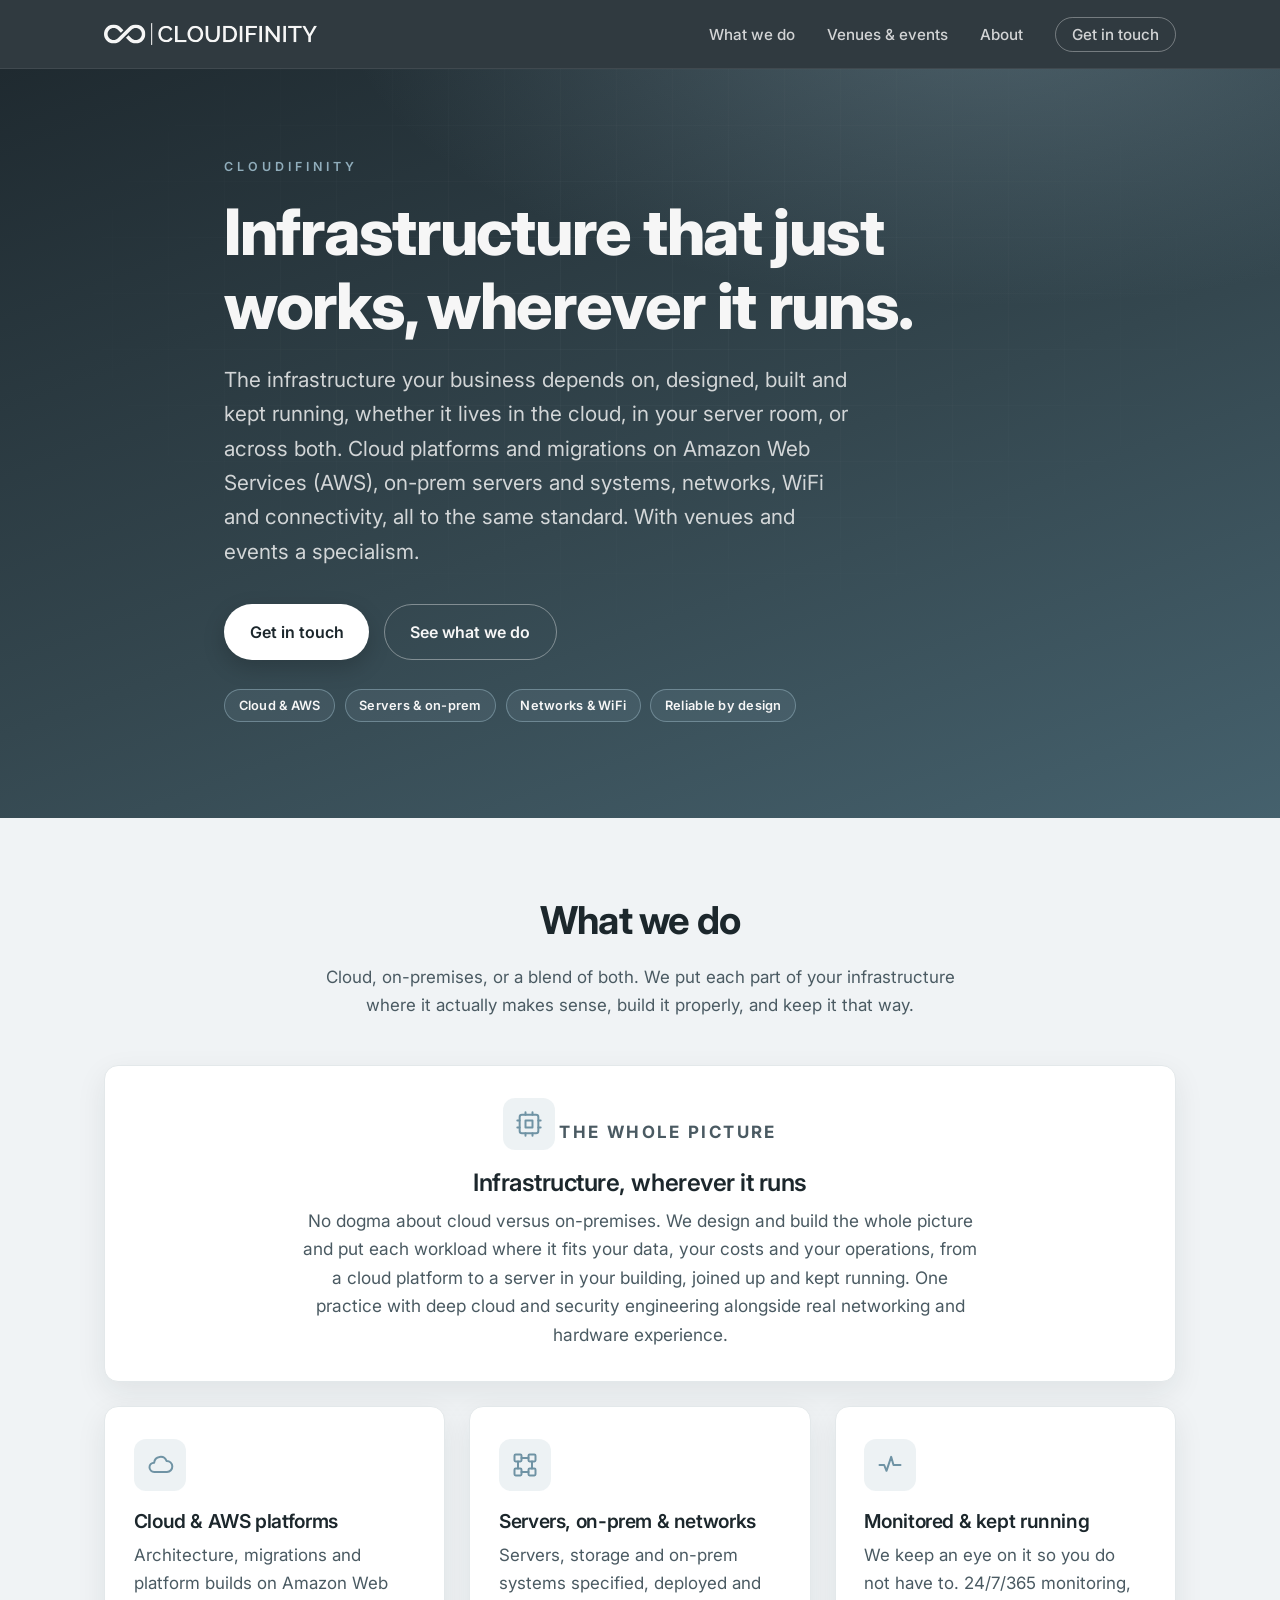
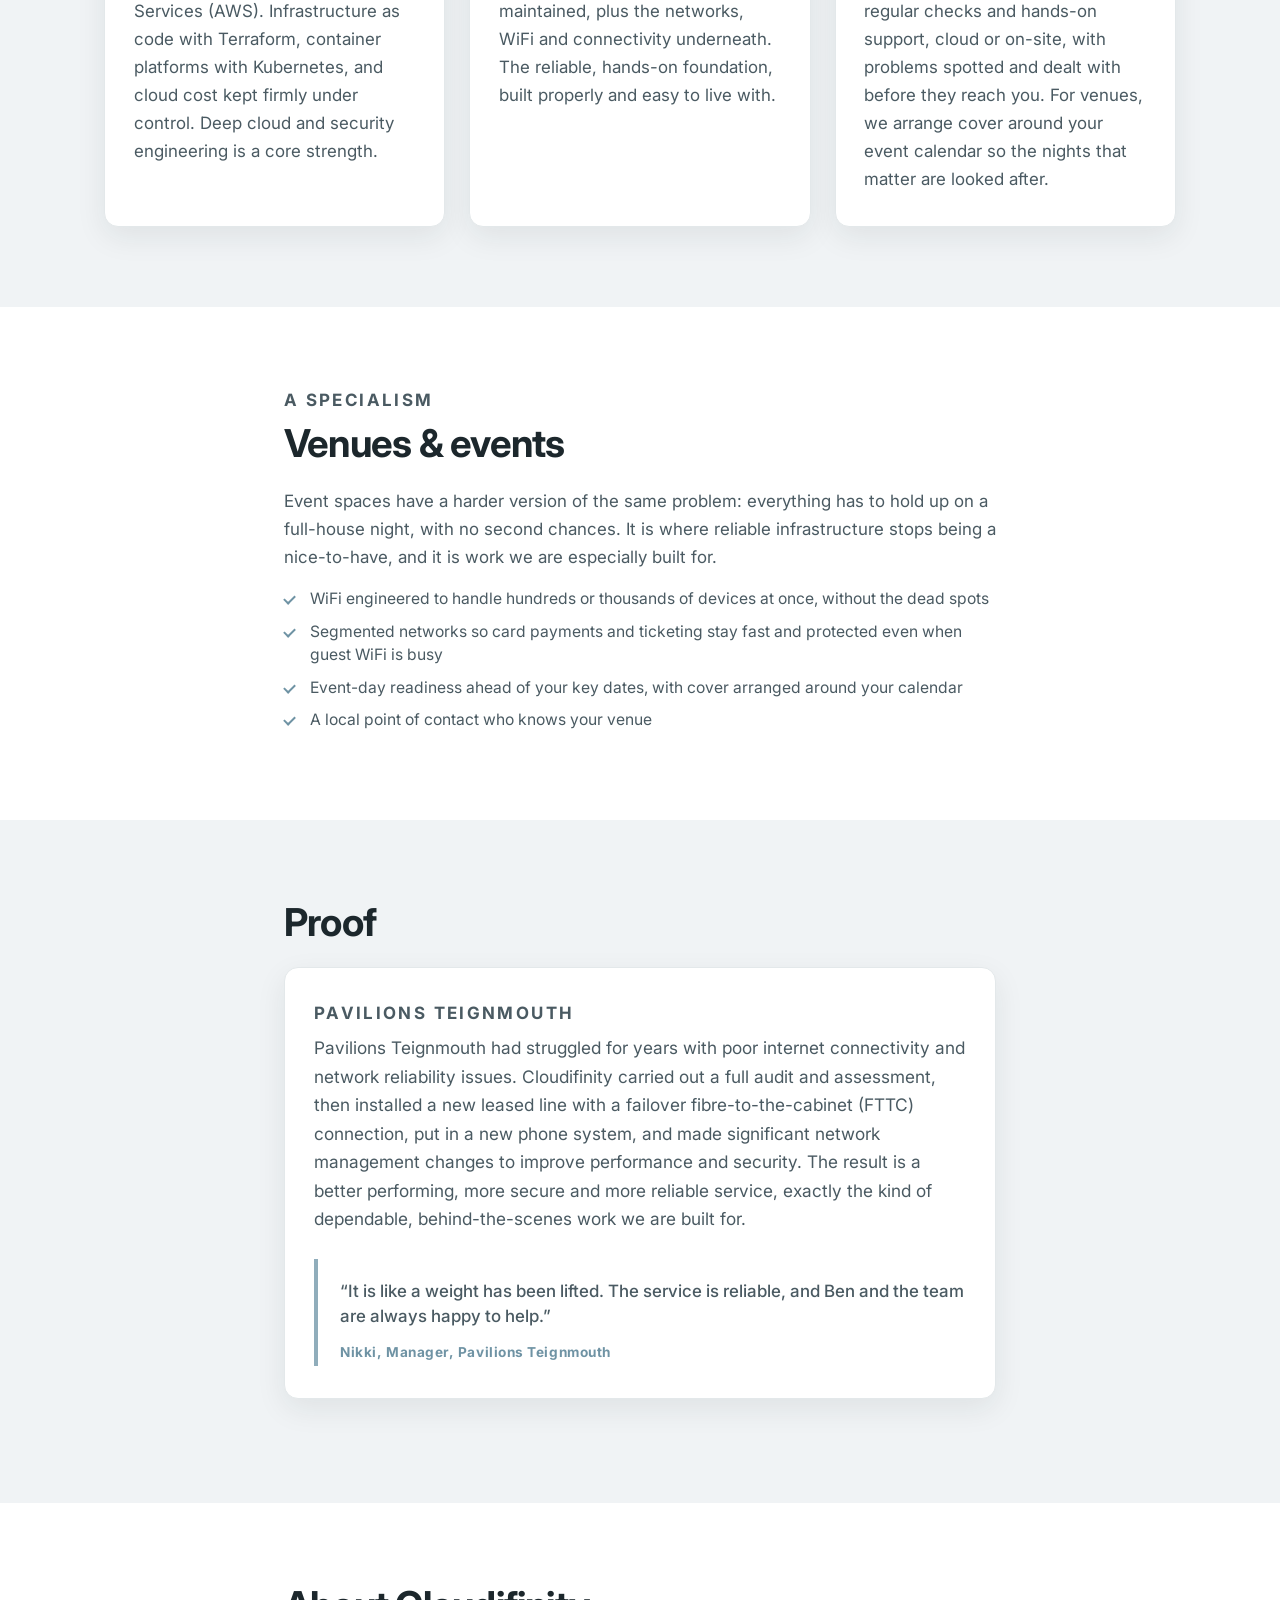
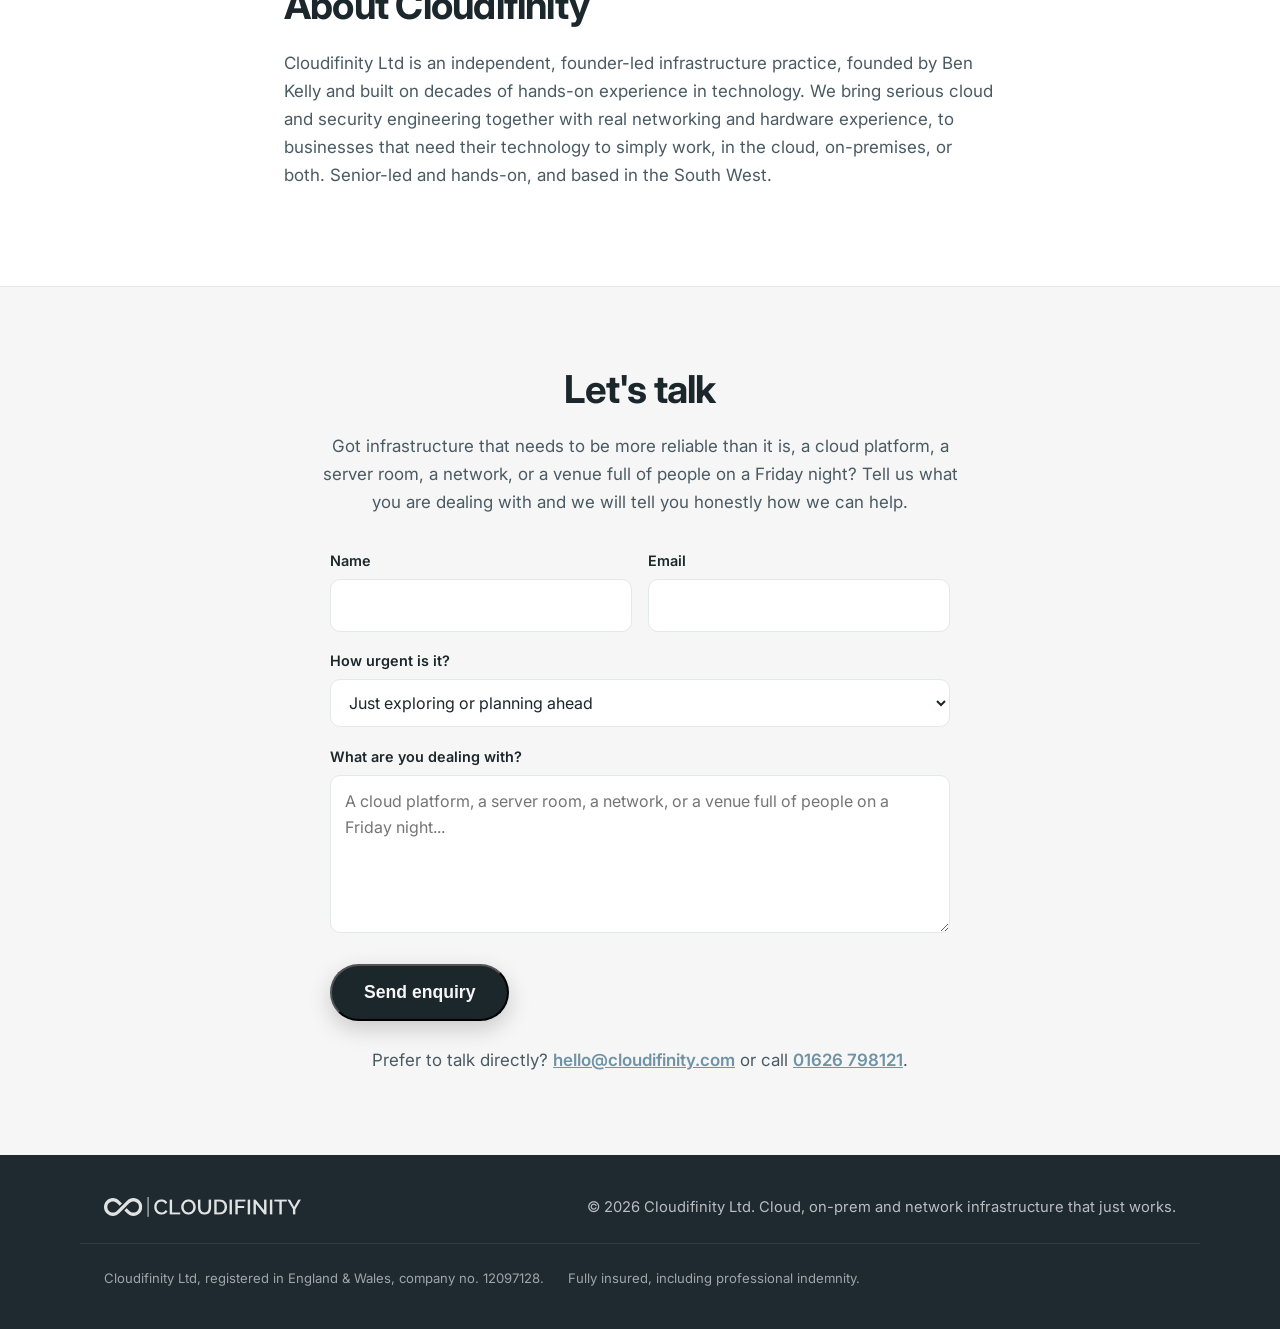
==== index.html @ bc65fb28 "updates" ====
<!DOCTYPE html>
<html lang="en">
<head>
  <meta charset="UTF-8">
  <meta name="viewport" content="width=device-width, initial-scale=1.0">
  <title>Cloudifinity | Infrastructure that just works</title>
  <meta name="description" content="Cloudifinity is an independent, founder-led infrastructure practice. Cloud, on-premises and network infrastructure that just works: AWS platforms, servers and systems, networks and WiFi. With venues and events a specialism.">

  <link rel="icon" type="image/svg+xml" href="favicon.svg">
  <link rel="canonical" href="https://cloudifinity.com/">

  <!-- Open Graph -->
  <meta property="og:type" content="website">
  <meta property="og:title" content="Cloudifinity | Infrastructure that just works">
  <meta property="og:description" content="Cloud, on-premises and network infrastructure that just works: AWS platforms, servers and systems, networks and WiFi. With venues and events a specialism.">
  <meta property="og:url" content="https://cloudifinity.com/">
  <meta property="og:image" content="https://cloudifinity.com/assets/og-image.png">
  <meta name="twitter:card" content="summary_large_image">
  <meta name="twitter:description" content="Cloud, on-premises and network infrastructure that just works: AWS platforms, servers and systems, networks and WiFi. With venues and events a specialism.">

  <!-- Fonts -->
  <link rel="preconnect" href="https://fonts.googleapis.com">
  <link rel="preconnect" href="https://fonts.gstatic.com" crossorigin>
  <link href="https://fonts.googleapis.com/css2?family=Inter:wght@400;500;600;700;800&display=swap" rel="stylesheet">

  <link rel="stylesheet" href="styles.css">
</head>
<body>

  <header class="site-header" id="top">
    <nav class="nav container" aria-label="Primary">
      <a class="nav__brand" href="#top" aria-label="Cloudifinity home">
        <img src="assets/logo.svg" alt="Cloudifinity" class="nav__logo">
      </a>
      <button class="nav__toggle" aria-expanded="false" aria-controls="nav-menu" aria-label="Toggle menu">
        <span></span><span></span><span></span>
      </button>
      <ul class="nav__menu" id="nav-menu">
        <li><a href="#services">What we do</a></li>
        <li><a href="#venues">Venues &amp; events</a></li>
        <li><a href="#about">About</a></li>
        <li><a href="#contact" class="nav__cta">Get in touch</a></li>
      </ul>
    </nav>
  </header>

  <main>

    <!-- Hero -->
    <section class="hero">
      <div class="hero__inner container">
        <p class="hero__eyebrow">Cloudifinity</p>
        <h1 class="hero__title">Infrastructure that just works, wherever it runs.</h1>
        <p class="hero__subtitle">
          The infrastructure your business depends on, designed, built and kept
          running, whether it lives in the cloud, in your server room, or across
          both. Cloud platforms and migrations on Amazon Web Services (AWS),
          on-prem servers and systems, networks, WiFi and connectivity, all
          to the same standard. With venues and events a specialism.
        </p>
        <!-- TODO: BOOKING_URL — replace the primary CTA href with a booking link if you want one. Falls back to mailto for now. -->
        <div class="hero__actions">
          <a class="btn btn--primary" href="mailto:hello@cloudifinity.com?subject=Infrastructure%20enquiry">Get in touch</a>
          <a class="btn btn--ghost" href="#services">See what we do</a>
        </div>
        <ul class="hero__chips" aria-label="What we do">
          <li class="chip">Cloud &amp; AWS</li>
          <li class="chip">Servers &amp; on-prem</li>
          <li class="chip">Networks &amp; WiFi</li>
          <li class="chip">Reliable by design</li>
        </ul>
      </div>
    </section>

    <!-- What we do -->
    <section class="section section--tint" id="services">
      <div class="container">
        <h2 class="section__title section__title--center">What we do</h2>
        <p class="section__lead">
          Cloud, on-premises, or a blend of both. We put each part of your
          infrastructure where it actually makes sense, build it properly, and
          keep it that way.
        </p>

        <article class="card card--feature">
          <div class="card__icon" aria-hidden="true">
            <svg viewBox="0 0 24 24" fill="none" stroke="currentColor" stroke-width="1.7" stroke-linecap="round" stroke-linejoin="round"><rect x="4" y="4" width="16" height="16" rx="2"/><path d="M9 9h6v6H9z"/><path d="M9 2v2M15 2v2M9 20v2M15 20v2M2 9h2M2 15h2M20 9h2M20 15h2"/></svg>
          </div>
          <p class="card__tag">The whole picture</p>
          <h3 class="card__title">Infrastructure, wherever it runs</h3>
          <p class="card__body">
            No dogma about cloud versus on-premises. We design and build the whole
            picture and put each workload where it fits your data, your costs and
            your operations, from a cloud platform to a server in your building,
            joined up and kept running. One practice with deep cloud and security
            engineering alongside real networking and hardware experience.
          </p>
        </article>

        <div class="cards cards--three">
          <article class="card">
            <div class="card__icon" aria-hidden="true">
              <svg viewBox="0 0 24 24" fill="none" stroke="currentColor" stroke-width="1.7" stroke-linecap="round" stroke-linejoin="round"><path d="M7 18a4 4 0 0 1 0-8 5.5 5.5 0 0 1 10.6-1.5A3.75 3.75 0 0 1 18 18H7Z"/></svg>
            </div>
            <h3 class="card__title">Cloud &amp; AWS platforms</h3>
            <p class="card__body">
              Architecture, migrations and platform builds on Amazon Web Services
              (AWS). Infrastructure as code with Terraform, container platforms
              with Kubernetes, and cloud cost kept firmly under control. Deep
              cloud and security engineering is a core strength.
            </p>
          </article>

          <article class="card">
            <div class="card__icon" aria-hidden="true">
              <svg viewBox="0 0 24 24" fill="none" stroke="currentColor" stroke-width="1.7" stroke-linecap="round" stroke-linejoin="round"><rect x="3" y="3" width="6" height="6" rx="1"/><rect x="15" y="15" width="6" height="6" rx="1"/><rect x="15" y="3" width="6" height="6" rx="1"/><rect x="3" y="15" width="6" height="6" rx="1"/><path d="M9 6h6M6 9v6M18 9v6M9 18h6"/></svg>
            </div>
            <h3 class="card__title">Servers, on-prem &amp; networks</h3>
            <p class="card__body">
              Servers, storage and on-prem systems specified, deployed and
              maintained, plus the networks, WiFi and connectivity
              underneath. The reliable, hands-on foundation, built properly and
              easy to live with.
            </p>
          </article>

          <article class="card">
            <div class="card__icon" aria-hidden="true">
              <svg viewBox="0 0 24 24" fill="none" stroke="currentColor" stroke-width="1.7" stroke-linecap="round" stroke-linejoin="round"><path d="M3 12h4l2 5 4-12 2 7h6"/></svg>
            </div>
            <h3 class="card__title">Monitored &amp; kept running</h3>
            <p class="card__body">
              We keep an eye on it so you do not have to. 24/7/365 monitoring,
              regular checks and hands-on support, cloud or on-site, with problems
              spotted and dealt with before they reach you. For venues, we arrange
              cover around your event calendar so the nights that matter are looked
              after.
            </p>
          </article>
        </div>
      </div>
    </section>

    <!-- Venues & events: a specialism -->
    <section class="section" id="venues">
      <div class="container section__narrow">
        <p class="card__tag">A specialism</p>
        <h2 class="section__title">Venues &amp; events</h2>
        <p>
          Event spaces have a harder version of the same problem: everything has
          to hold up on a full-house night, with no second chances. It is where
          reliable infrastructure stops being a nice-to-have, and it is work we
          are especially built for.
        </p>
        <ul class="tier__list">
          <li>WiFi engineered to handle hundreds or thousands of devices at once, without the dead spots</li>
          <li>Segmented networks so card payments and ticketing stay fast and protected even when guest WiFi is busy</li>
          <li>Event-day readiness ahead of your key dates, with cover arranged around your calendar</li>
          <li>A local point of contact who knows your venue</li>
        </ul>
      </div>
    </section>

    <!-- Proof -->
    <section class="section section--tint" id="proof">
      <div class="container section__narrow">
        <h2 class="section__title">Proof</h2>
        <article class="card card--feature">
          <p class="card__tag">Pavilions Teignmouth</p>
          <p class="card__body">
            Pavilions Teignmouth had struggled for years with poor internet
            connectivity and network reliability issues. Cloudifinity carried out
            a full audit and assessment, then installed a new leased line with a
            failover fibre-to-the-cabinet (FTTC) connection, put in a new phone
            system, and made significant network management changes to improve
            performance and security. The result is a better performing, more
            secure and more reliable service, exactly the kind of dependable,
            behind-the-scenes work we are built for.
          </p>
          <blockquote class="quote">
            <p class="quote__text">
              &ldquo;It is like a weight has been lifted. The service is reliable,
              and Ben and the team are always happy to help.&rdquo;
            </p>
            <footer class="quote__cite">Nikki, Manager, Pavilions Teignmouth</footer>
          </blockquote>
        </article>
      </div>
    </section>

    <!-- About -->
    <section class="section" id="about">
      <div class="container section__narrow">
        <h2 class="section__title">About Cloudifinity</h2>
        <p>
          Cloudifinity Ltd is an independent, founder-led infrastructure practice,
          founded by Ben Kelly and built on decades of hands-on experience in
          technology. We bring serious cloud and security engineering together with
          real networking and hardware experience, to businesses that need their
          technology to simply work, in the cloud, on-premises, or both. Senior-led
          and hands-on, and based in the South West.
        </p>
      </div>
    </section>

    <!-- Contact -->
    <section class="section section--contact" id="contact">
      <div class="container section__narrow section__narrow--center">
        <h2 class="section__title section__title--center">Let's talk</h2>
        <p class="section__lead">
          Got infrastructure that needs to be more reliable than it is, a cloud
          platform, a server room, a network, or a venue full of people on a
          Friday night? Tell us what you are dealing with and we will tell you
          honestly how we can help.
        </p>
        <!-- Web3Forms access key (public by design; it only permits submissions,
             the domain lock in the Web3Forms dashboard prevents abuse). -->
        <form class="contact-form" action="https://api.web3forms.com/submit" method="POST">
          <input type="hidden" name="access_key" value="3d0f3ae3-8af6-45b0-99b5-92fe1067adc7">
          <input type="hidden" name="subject" value="New enquiry from cloudifinity.com">
          <input type="hidden" name="from_name" value="Cloudifinity website">
          <!-- Honeypot: bots fill this, humans never see it -->
          <input type="checkbox" name="botcheck" tabindex="-1" autocomplete="off" style="display:none" aria-hidden="true">

          <div class="form__row">
            <div class="form__field">
              <label for="name">Name</label>
              <input type="text" id="name" name="name" required autocomplete="name">
            </div>
            <div class="form__field">
              <label for="email">Email</label>
              <input type="email" id="email" name="email" required autocomplete="email">
            </div>
          </div>

          <div class="form__field">
            <label for="urgency">How urgent is it?</label>
            <select id="urgency" name="urgency">
              <option>Just exploring or planning ahead</option>
              <option>Something to sort out soon</option>
              <option>Live problem, need help now</option>
            </select>
          </div>

          <div class="form__field">
            <label for="message">What are you dealing with?</label>
            <textarea id="message" name="message" rows="5" required placeholder="A cloud platform, a server room, a network, or a venue full of people on a Friday night..."></textarea>
          </div>

          <button type="submit" class="btn btn--primary btn--lg">Send enquiry</button>
          <p class="form__status" role="status" aria-live="polite"></p>
        </form>

        <p class="contact-alt">
          Prefer to talk directly?
          <a href="mailto:hello@cloudifinity.com">hello@cloudifinity.com</a>
          or call <a href="tel:+441626798121">01626 798121</a>.
        </p>
      </div>
    </section>

  </main>

  <footer class="footer">
    <div class="container footer__inner">
      <img src="assets/logo.svg" alt="Cloudifinity" class="footer__logo">
      <p class="footer__meta">
        &copy; <span id="year">2026</span> Cloudifinity Ltd. Cloud, on-prem and
        network infrastructure that just works.
      </p>
    </div>
    <div class="container footer__trust">
      <span>Cloudifinity Ltd, registered in England &amp; Wales, company no. 12097128.</span>
      <!-- TODO: INSURANCE_WORDING — confirm professional indemnity wording / cover amount. -->
      <span>Fully insured, including professional indemnity.</span>
      <!-- TODO: add a Cyber Essentials line here once the certification is held, e.g. "Cyber Essentials certified." -->
    </div>
  </footer>

  <script>
    // Footer year
    document.getElementById('year').textContent = new Date().getFullYear();

    // Mobile nav toggle
    var toggle = document.querySelector('.nav__toggle');
    var menu = document.getElementById('nav-menu');
    toggle.addEventListener('click', function () {
      var open = menu.classList.toggle('is-open');
      toggle.setAttribute('aria-expanded', String(open));
    });
    // Close menu when a link is tapped (mobile)
    menu.addEventListener('click', function (e) {
      if (e.target.tagName === 'A') {
        menu.classList.remove('is-open');
        toggle.setAttribute('aria-expanded', 'false');
      }
    });

    // Contact form: submit to Web3Forms via fetch so we can show an inline
    // success message. Without JS the form still posts natively and works.
    var form = document.querySelector('.contact-form');
    if (form) {
      var status = form.querySelector('.form__status');
      form.addEventListener('submit', function (e) {
        e.preventDefault();
        var submitBtn = form.querySelector('button[type="submit"]');
        submitBtn.disabled = true;
        status.className = 'form__status is-sending';
        status.textContent = 'Sending...';
        fetch('https://api.web3forms.com/submit', {
          method: 'POST',
          headers: { 'Accept': 'application/json' },
          body: new FormData(form)
        })
          .then(function (res) {
            return res.json().then(function (json) { return { ok: res.ok, json: json }; });
          })
          .then(function (r) {
            if (r.ok) {
              form.reset();
              status.className = 'form__status is-success';
              status.textContent = 'Thanks, your message is on its way. We will be in touch shortly.';
            } else {
              status.className = 'form__status is-error';
              status.textContent = (r.json && r.json.message) ? r.json.message
                : 'Something went wrong. Please email hello@cloudifinity.com.';
            }
          })
          .catch(function () {
            status.className = 'form__status is-error';
            status.textContent = 'Something went wrong. Please email hello@cloudifinity.com.';
          })
          .then(function () { submitBtn.disabled = false; });
      });
    }
  </script>

</body>
</html>
---- styles.css ----
/* ==========================================================================
   Cloudifinity landing page
   Palette taken from the brand logo: blue-grey #90adbb, off-white #f6f6f6
   ========================================================================== */

:root {
  --blue-grey: #90adbb;
  --blue-grey-deep: #6f93a4;
  --hero-dark-1: #1f2a30;
  --hero-dark-2: #34474f;
  --hero-dark-3: #45616d;
  --ink: #1c272c;
  --ink-soft: #4a5a62;
  --off-white: #f6f6f6;
  --white: #ffffff;
  --line: #e3e8ea;
  --tint: #f0f3f5;

  --maxw: 1120px;
  --radius: 14px;
  --shadow: 0 10px 30px rgba(28, 39, 44, 0.08);
  --shadow-hover: 0 16px 40px rgba(28, 39, 44, 0.14);

  --font: 'Inter', -apple-system, BlinkMacSystemFont, 'Segoe UI', Roboto,
    Helvetica, Arial, sans-serif;
}

* { box-sizing: border-box; }

html { scroll-behavior: smooth; }

body {
  margin: 0;
  font-family: var(--font);
  color: var(--ink);
  background: var(--white);
  line-height: 1.65;
  -webkit-font-smoothing: antialiased;
  text-rendering: optimizeLegibility;
}

h1, h2, h3 { line-height: 1.15; margin: 0; letter-spacing: -0.02em; }
p { margin: 0 0 1rem; }
a { color: inherit; }

.container {
  width: 100%;
  max-width: var(--maxw);
  margin: 0 auto;
  padding: 0 1.5rem;
}

/* Accessible focus states */
a:focus-visible,
button:focus-visible,
.btn:focus-visible {
  outline: 3px solid var(--blue-grey);
  outline-offset: 3px;
  border-radius: 6px;
}

/* --------------------------------------------------------------------------
   Header / nav
   -------------------------------------------------------------------------- */
.site-header {
  position: sticky;
  top: 0;
  z-index: 50;
  background: rgba(31, 42, 48, 0.92);
  backdrop-filter: saturate(140%) blur(8px);
  border-bottom: 1px solid rgba(255, 255, 255, 0.08);
}

.nav {
  display: flex;
  align-items: center;
  justify-content: space-between;
  height: 68px;
}

.nav__brand { display: inline-flex; align-items: center; }
.nav__logo { height: 26px; width: auto; display: block; }

.nav__menu {
  list-style: none;
  display: flex;
  align-items: center;
  gap: 2rem;
  margin: 0;
  padding: 0;
}

.nav__menu a {
  text-decoration: none;
  color: rgba(246, 246, 246, 0.82);
  font-weight: 500;
  font-size: 0.95rem;
  transition: color 0.15s ease;
}
.nav__menu a:hover { color: var(--white); }

.nav__cta {
  border: 1px solid rgba(246, 246, 246, 0.35);
  padding: 0.45rem 1rem;
  border-radius: 999px;
}
.nav__cta:hover {
  background: var(--white);
  color: var(--ink) !important;
  border-color: var(--white);
}

.nav__toggle {
  display: none;
  flex-direction: column;
  justify-content: center;
  gap: 5px;
  width: 42px;
  height: 42px;
  background: none;
  border: 0;
  cursor: pointer;
  padding: 0;
}
.nav__toggle span {
  display: block;
  height: 2px;
  width: 22px;
  margin: 0 auto;
  background: var(--off-white);
  border-radius: 2px;
  transition: transform 0.2s ease, opacity 0.2s ease;
}

/* --------------------------------------------------------------------------
   Hero
   -------------------------------------------------------------------------- */
.hero {
  position: relative;
  color: var(--off-white);
  background:
    radial-gradient(1100px 520px at 78% -10%, rgba(144, 173, 187, 0.35), transparent 60%),
    linear-gradient(160deg, var(--hero-dark-1) 0%, var(--hero-dark-2) 55%, var(--hero-dark-3) 100%);
  overflow: hidden;
}
.hero::after {
  /* subtle infinity watermark feel via faint grid lines */
  content: "";
  position: absolute;
  inset: 0;
  background:
    linear-gradient(rgba(255,255,255,0.03) 1px, transparent 1px) 0 0 / 100% 56px,
    linear-gradient(90deg, rgba(255,255,255,0.03) 1px, transparent 1px) 0 0 / 56px 100%;
  -webkit-mask-image: radial-gradient(70% 70% at 50% 30%, #000 0%, transparent 75%);
  mask-image: radial-gradient(70% 70% at 50% 30%, #000 0%, transparent 75%);
  pointer-events: none;
}

.hero__inner {
  position: relative;
  z-index: 1;
  padding: 5.5rem 1.5rem 6rem;
  max-width: 880px;
}

.hero__eyebrow {
  text-transform: uppercase;
  letter-spacing: 0.32em;
  font-size: 0.78rem;
  font-weight: 600;
  color: var(--blue-grey);
  margin: 0 0 1.1rem;
}

.hero__title {
  font-size: clamp(2.2rem, 6vw, 4rem);
  font-weight: 800;
  margin-bottom: 1.3rem;
}

.hero__subtitle {
  font-size: clamp(1.05rem, 2.2vw, 1.3rem);
  color: rgba(246, 246, 246, 0.82);
  max-width: 640px;
  margin-bottom: 2.2rem;
}

.hero__actions { display: flex; flex-wrap: wrap; gap: 0.9rem; }
.hero__actions--center { justify-content: center; }

/* Dual-path hero: two audience doors (regulated AI / venue networks) */
.hero__paths {
  display: grid;
  grid-template-columns: repeat(2, 1fr);
  gap: 1.2rem;
  margin-top: 2.4rem;
}
.hero__path {
  display: block;
  background: rgba(255, 255, 255, 0.05);
  border: 1px solid rgba(246, 246, 246, 0.18);
  border-radius: var(--radius);
  padding: 1.6rem 1.5rem;
  text-decoration: none;
  cursor: pointer;
  transition: transform 0.18s ease, background 0.18s ease,
    border-color 0.18s ease, box-shadow 0.18s ease;
}
.hero__path:hover {
  transform: translateY(-4px);
  background: rgba(255, 255, 255, 0.09);
  border-color: var(--blue-grey);
  box-shadow: 0 16px 40px rgba(0, 0, 0, 0.22);
}
.hero__path-title {
  font-size: 1.2rem;
  font-weight: 700;
  margin: 0 0 0.5rem;
  color: var(--white);
}
.hero__path p {
  color: rgba(246, 246, 246, 0.8);
  font-size: 0.98rem;
  margin: 0 0 1rem;
}
.hero__path-link {
  display: inline-block;
  font-weight: 600;
  font-size: 0.98rem;
  color: var(--blue-grey);
  transition: color 0.15s ease, transform 0.15s ease;
}
.hero__path:hover .hero__path-link { color: var(--white); transform: translateX(3px); }

/* Compliance chips under the hero CTA */
.hero__chips {
  list-style: none;
  display: flex;
  flex-wrap: wrap;
  gap: 0.6rem;
  margin: 1.8rem 0 0;
  padding: 0;
}
.chip {
  font-size: 0.8rem;
  font-weight: 600;
  letter-spacing: 0.02em;
  color: var(--off-white);
  padding: 0.32rem 0.85rem;
  border: 1px solid rgba(144, 173, 187, 0.55);
  border-radius: 999px;
  background: rgba(144, 173, 187, 0.12);
}

/* --------------------------------------------------------------------------
   Buttons
   -------------------------------------------------------------------------- */
.btn {
  display: inline-flex;
  align-items: center;
  justify-content: center;
  font-weight: 600;
  font-size: 1rem;
  text-decoration: none;
  padding: 0.85rem 1.6rem;
  border-radius: 999px;
  transition: transform 0.15s ease, background 0.15s ease, box-shadow 0.15s ease;
  cursor: pointer;
}
.btn--primary {
  background: var(--white);
  color: var(--ink);
  box-shadow: 0 8px 22px rgba(0, 0, 0, 0.18);
}
.btn--primary:hover { transform: translateY(-2px); box-shadow: 0 12px 28px rgba(0,0,0,0.24); }
.btn--ghost {
  background: transparent;
  color: var(--off-white);
  border: 1px solid rgba(246, 246, 246, 0.4);
}
.btn--ghost:hover { background: rgba(246, 246, 246, 0.1); transform: translateY(-2px); }
.btn--lg { padding: 1rem 2rem; font-size: 1.1rem; }

/* contact section button is on light bg, give it brand colour */
.section--contact .btn--primary {
  background: var(--ink);
  color: var(--off-white);
}
.section--contact .btn--primary:hover { background: var(--hero-dark-2); }

/* --------------------------------------------------------------------------
   Sections
   -------------------------------------------------------------------------- */
.section { padding: 5rem 0; }
.section--tint { background: var(--tint); }

.section__narrow { max-width: 760px; }
.section__narrow--center { margin-inline: auto; text-align: center; }

.section__title {
  font-size: clamp(1.7rem, 3.6vw, 2.4rem);
  font-weight: 700;
  margin-bottom: 1.4rem;
}
.section__title--center { text-align: center; }

.section__lead {
  font-size: 1.15rem;
  color: var(--ink-soft);
  max-width: 640px;
  margin: 0 auto 2.8rem;
  text-align: center;
}

.section p { color: var(--ink-soft); font-size: 1.06rem; }
.section__narrow p { color: var(--ink-soft); }

/* --------------------------------------------------------------------------
   Service cards
   -------------------------------------------------------------------------- */
.cards {
  display: grid;
  grid-template-columns: repeat(2, 1fr);
  gap: 1.5rem;
}
.cards--three { grid-template-columns: repeat(3, 1fr); }

/* Featured lead card: cloud is the core specialism */
.card--feature {
  margin-bottom: 1.5rem;
  padding: 2.4rem 2.2rem;
  border-top: 4px solid var(--blue-grey-deep);
}
.card--feature .card__title { font-size: 1.5rem; }
.card--feature .card__body { font-size: 1.08rem; max-width: 62ch; }

/* The services feature card is full-width, so centre its content, otherwise the
   width-capped body sits against the left edge and leaves a lopsided empty gap. */
#services .card--feature { text-align: center; }
#services .card--feature .card__body { margin-inline: auto; }

.card__tag {
  display: inline-block;
  margin: 0 0 0.4rem;
  font-size: 0.72rem;
  font-weight: 700;
  letter-spacing: 0.14em;
  text-transform: uppercase;
  color: var(--blue-grey-deep);
}

.card {
  background: var(--white);
  border: 1px solid var(--line);
  border-radius: var(--radius);
  padding: 2rem 1.8rem;
  box-shadow: var(--shadow);
  transition: transform 0.18s ease, box-shadow 0.18s ease, border-color 0.18s ease;
}
.card:hover {
  transform: translateY(-4px);
  box-shadow: var(--shadow-hover);
  border-color: var(--blue-grey);
}

.card__icon {
  width: 52px;
  height: 52px;
  display: inline-flex;
  align-items: center;
  justify-content: center;
  border-radius: 12px;
  background: rgba(144, 173, 187, 0.16);
  color: var(--blue-grey-deep);
  margin-bottom: 1.2rem;
}
.card__icon svg { width: 28px; height: 28px; }

.card__title { font-size: 1.2rem; font-weight: 600; margin-bottom: 0.6rem; }
.card__body { color: var(--ink-soft); font-size: 1rem; margin: 0; }

/* Testimonial pull-quote, e.g. inside the Pavilions proof card. */
.quote {
  margin: 1.6rem 0 0;
  padding: 1.2rem 0 0.2rem 1.4rem;
  border-left: 4px solid var(--blue-grey);
}
.quote__text {
  margin: 0 0 0.7rem;
  font-size: 1.18rem;
  line-height: 1.5;
  font-weight: 500;
  color: var(--ink);
}
.quote__cite {
  font-size: 0.85rem;
  font-weight: 700;
  letter-spacing: 0.04em;
  color: var(--blue-grey-deep);
}

.card__link {
  display: inline-block;
  margin-top: 0.9rem;
  color: var(--blue-grey-deep);
  font-weight: 600;
  font-size: 0.95rem;
  text-decoration: none;
}
.card__link:hover { text-decoration: underline; }

/* Recommended tier: same accent treatment as the feature card */
.card--recommended { border-top: 4px solid var(--blue-grey-deep); }

/* Managed tier checklists */
.tier__list {
  list-style: none;
  margin: 1rem 0 0;
  padding: 0;
}
.tier__list li {
  position: relative;
  padding-left: 1.6rem;
  margin-bottom: 0.55rem;
  color: var(--ink-soft);
  font-size: 0.98rem;
  line-height: 1.5;
}
.tier__list li::before {
  content: "";
  position: absolute;
  left: 0;
  top: 0.5rem;
  width: 0.55rem;
  height: 0.3rem;
  border-left: 2px solid var(--blue-grey-deep);
  border-bottom: 2px solid var(--blue-grey-deep);
  transform: rotate(-45deg);
}
.managed__note {
  text-align: center;
  margin: 2rem 0 0;
  font-size: 0.95rem;
  color: var(--ink-soft);
}

/* --------------------------------------------------------------------------
   Readiness Assessment
   -------------------------------------------------------------------------- */
#assessment .card__tag { display: block; }
.assessment__alt {
  margin: 1.1rem 0 0;
  font-size: 0.95rem;
  color: var(--ink-soft);
}
.assessment__alt a { color: var(--blue-grey-deep); font-weight: 600; }

/* --------------------------------------------------------------------------
   Contact
   -------------------------------------------------------------------------- */
.section--contact { background: var(--off-white); border-top: 1px solid var(--line); }
.section--contact .section__lead { margin-bottom: 2rem; }
/* Ghost button sits on a light background here, so darken it for contrast */
.section--contact .btn--ghost {
  color: var(--ink);
  border-color: rgba(28, 39, 44, 0.25);
}
.section--contact .btn--ghost:hover { background: rgba(28, 39, 44, 0.06); }

/* Contact form */
.contact-form {
  text-align: left;
  max-width: 620px;
  margin: 0 auto;
}
.form__row {
  display: flex;
  gap: 1rem;
}
.form__row .form__field { flex: 1; }
.form__field { margin-bottom: 1.1rem; }
.form__field label {
  display: block;
  margin-bottom: 0.4rem;
  font-size: 0.9rem;
  font-weight: 600;
  color: var(--ink);
}
.form__field input,
.form__field select,
.form__field textarea {
  width: 100%;
  padding: 0.75rem 0.9rem;
  font: inherit;
  color: var(--ink);
  background: var(--white);
  border: 1px solid var(--line);
  border-radius: 10px;
  transition: border-color 0.15s ease, box-shadow 0.15s ease;
}
.form__field textarea { resize: vertical; }
.form__field input:focus,
.form__field select:focus,
.form__field textarea:focus {
  outline: none;
  border-color: var(--blue-grey-deep);
  box-shadow: 0 0 0 3px rgba(111, 147, 164, 0.2);
}
.contact-form .btn { margin-top: 0.4rem; }
.form__status {
  margin: 1rem 0 0;
  font-size: 0.95rem;
  font-weight: 500;
}
.form__status:empty { display: none; }
.form__status.is-success { color: #1f7a4d; }
.form__status.is-error { color: #b3261e; }
.form__status.is-sending { color: var(--ink-soft); }
.contact-alt {
  margin: 1.6rem 0 0;
  font-size: 0.95rem;
  color: var(--ink-soft);
}
.contact-alt a { color: var(--blue-grey-deep); font-weight: 600; }

@media (max-width: 560px) {
  .form__row { flex-direction: column; gap: 0; }
}

/* --------------------------------------------------------------------------
   Footer
   -------------------------------------------------------------------------- */
.footer {
  background: var(--hero-dark-1);
  color: rgba(246, 246, 246, 0.72);
  padding: 2.5rem 0;
}
.footer__inner {
  display: flex;
  align-items: center;
  justify-content: space-between;
  gap: 1rem;
  flex-wrap: wrap;
}
.footer__logo { height: 24px; width: auto; opacity: 0.9; }
.footer__meta { margin: 0; font-size: 0.92rem; }

/* Trust signals for regulated procurement */
.footer__trust {
  margin-top: 1.5rem;
  padding-top: 1.5rem;
  border-top: 1px solid rgba(255, 255, 255, 0.08);
  display: flex;
  flex-wrap: wrap;
  gap: 0.4rem 1.5rem;
  font-size: 0.82rem;
  color: rgba(246, 246, 246, 0.6);
  line-height: 1.6;
}

/* --------------------------------------------------------------------------
   Responsive
   -------------------------------------------------------------------------- */
@media (max-width: 760px) {
  .nav__toggle { display: flex; }

  .nav__menu {
    position: absolute;
    top: 68px;
    left: 0;
    right: 0;
    flex-direction: column;
    align-items: stretch;
    gap: 0;
    background: var(--hero-dark-1);
    border-bottom: 1px solid rgba(255, 255, 255, 0.08);
    padding: 0.5rem 1.5rem 1rem;
    transform: translateY(-12px);
    opacity: 0;
    pointer-events: none;
    transition: opacity 0.18s ease, transform 0.18s ease;
  }
  .nav__menu.is-open { transform: translateY(0); opacity: 1; pointer-events: auto; }
  .nav__menu li { padding: 0.35rem 0; }
  .nav__menu a { display: block; padding: 0.5rem 0; }
  .nav__cta { display: inline-block; text-align: center; margin-top: 0.4rem; }

  .cards,
  .cards--three { grid-template-columns: 1fr; }

  .hero__paths { grid-template-columns: 1fr; }

  .hero__inner { padding: 4rem 1.5rem 4.5rem; }
  .section { padding: 3.5rem 0; }

  .footer__inner { flex-direction: column; text-align: center; }
  .footer__trust { justify-content: center; text-align: center; }
}

@media (prefers-reduced-motion: reduce) {
  html { scroll-behavior: auto; }
  * { transition: none !important; }
}
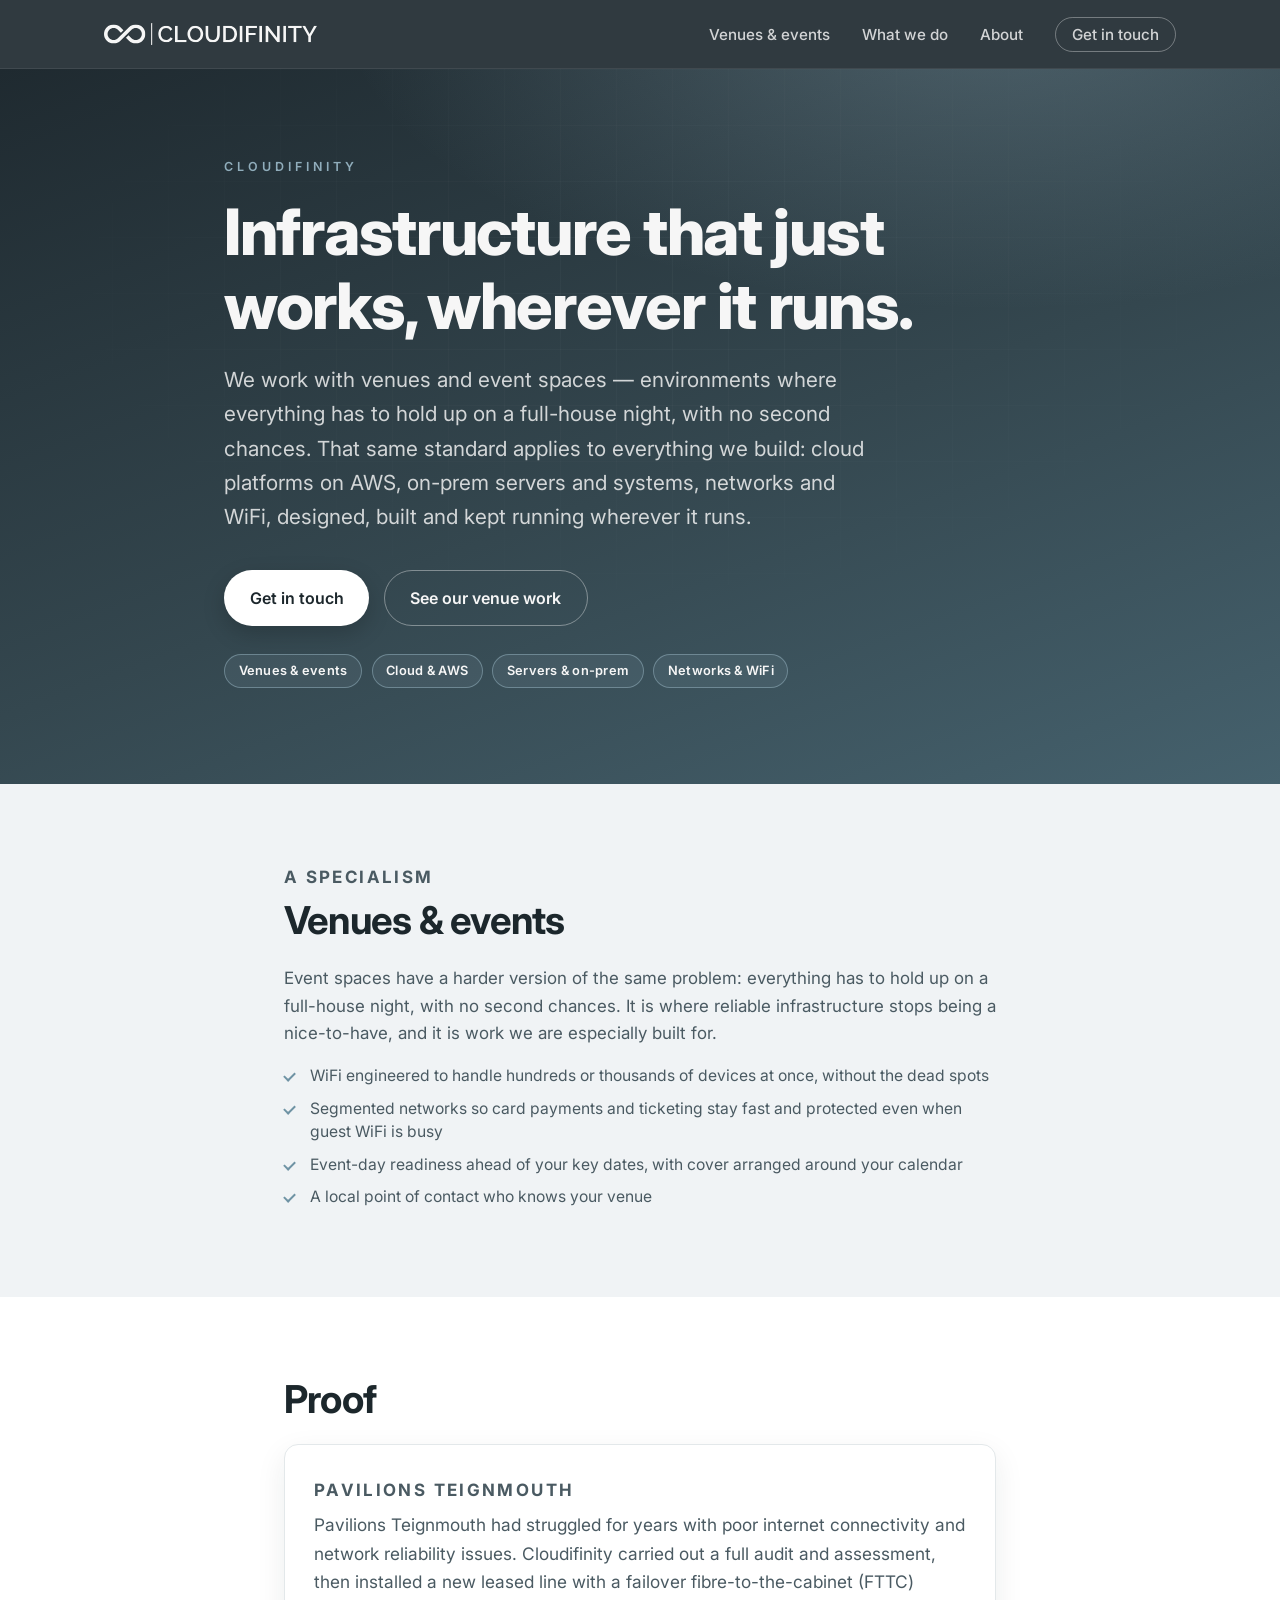
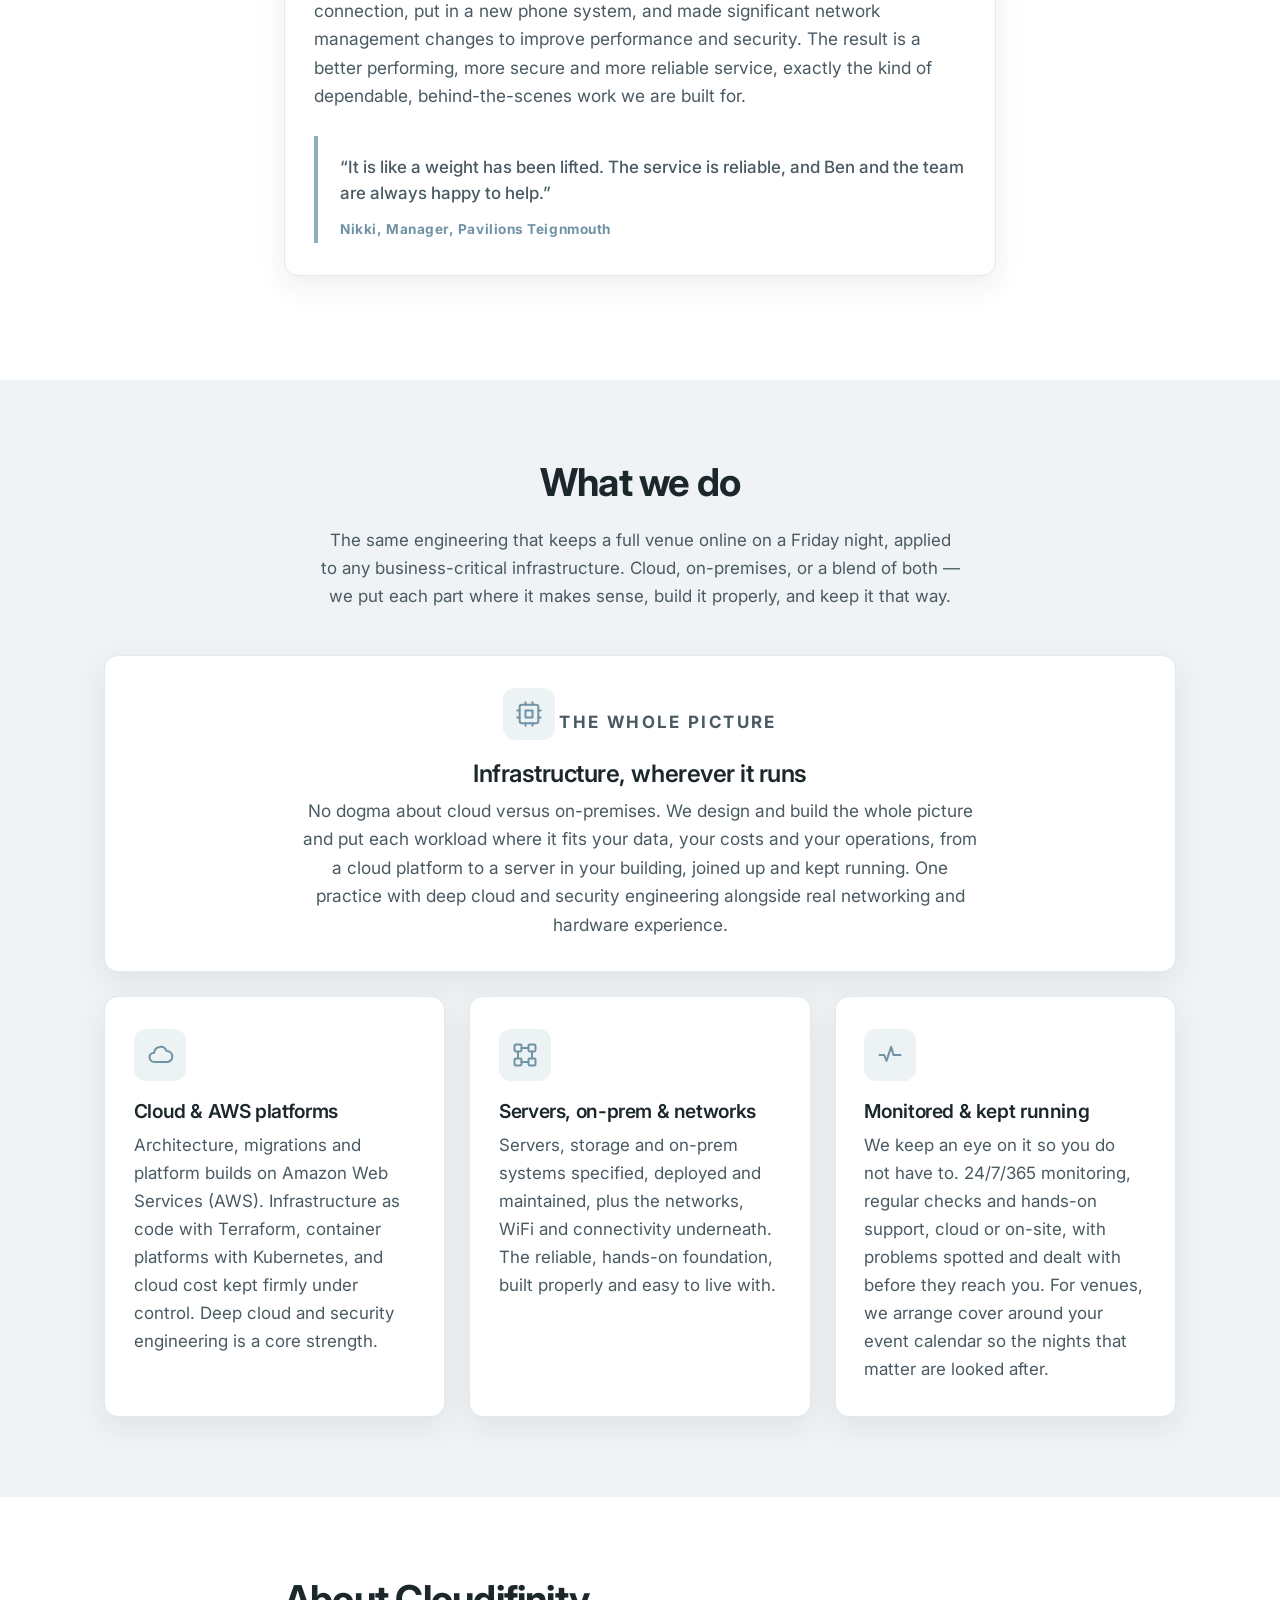
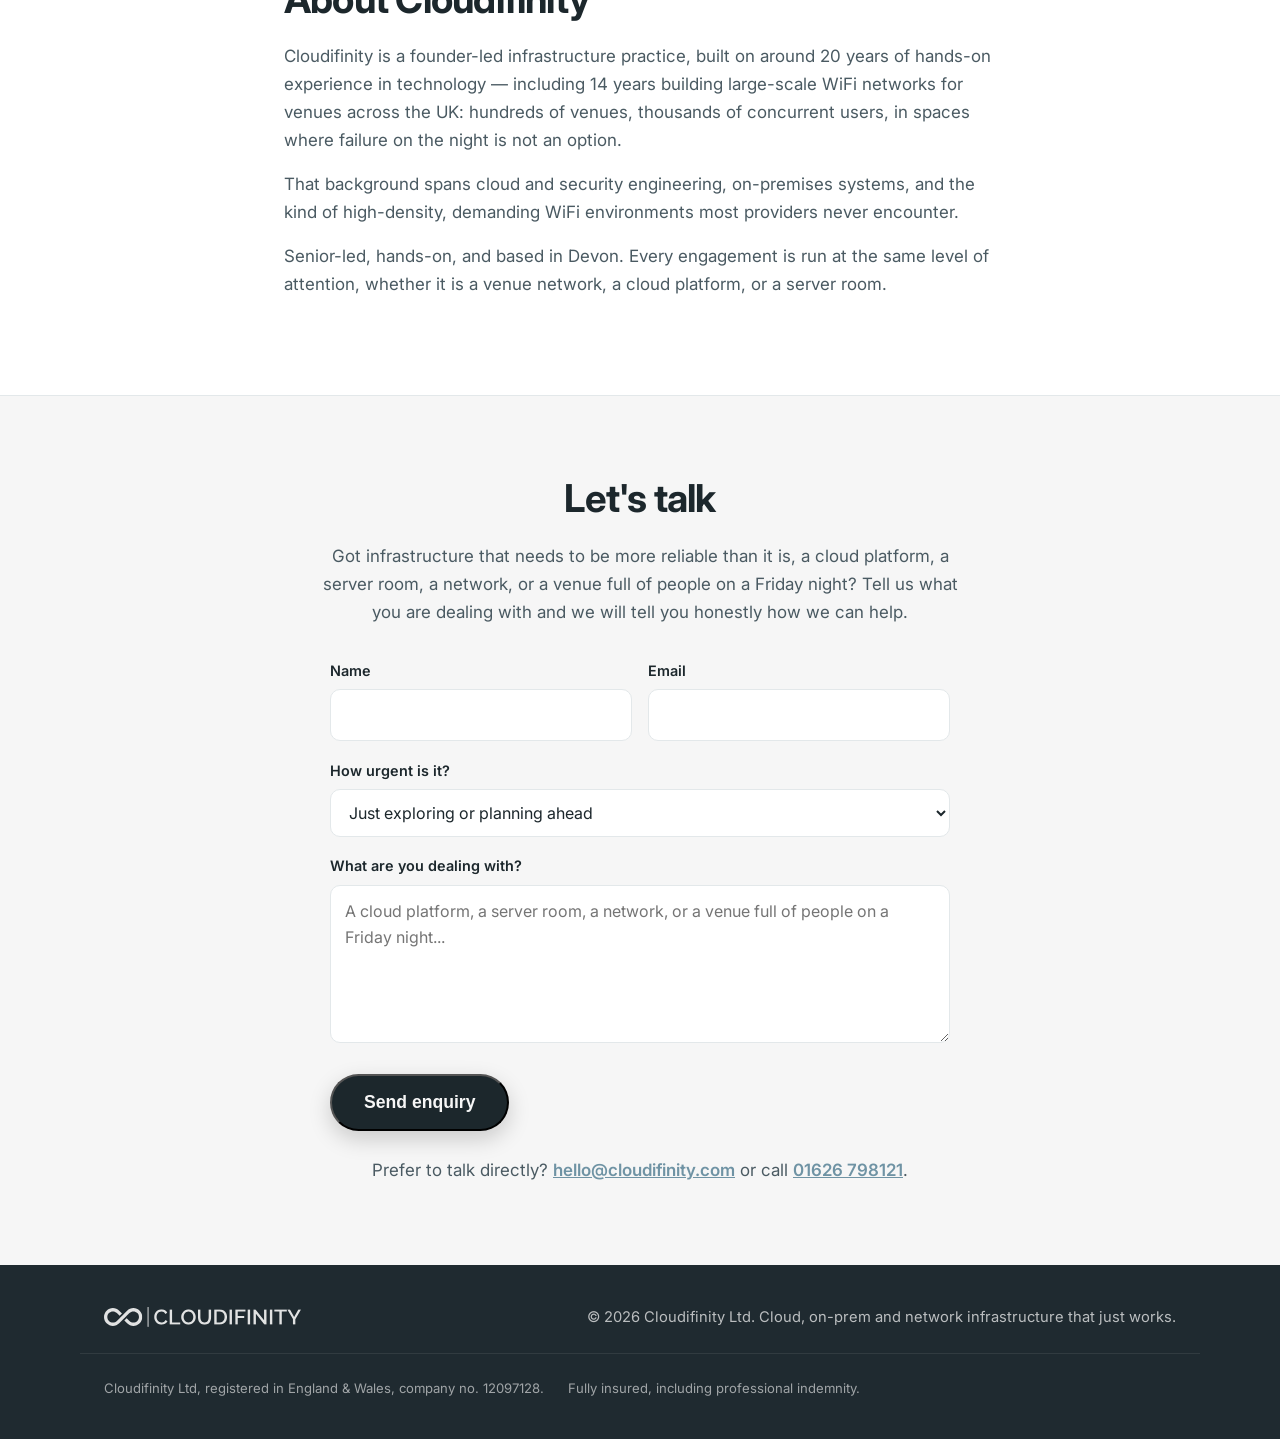
==== commit 3ebae15c: "updates" ====
--- a/index.html
+++ b/index.html
@@ -4,7 +4,7 @@
   <meta charset="UTF-8">
   <meta name="viewport" content="width=device-width, initial-scale=1.0">
   <title>Cloudifinity | Infrastructure that just works</title>
-  <meta name="description" content="Cloudifinity is an independent, founder-led infrastructure practice. Cloud, on-premises and network infrastructure that just works: AWS platforms, servers and systems, networks and WiFi. With venues and events a specialism.">
+  <meta name="description" content="Cloudifinity specialises in venue and event infrastructure — networks that hold up on a full-house night. Cloud, AWS, on-prem and networks for any business.">
 
   <link rel="icon" type="image/svg+xml" href="favicon.svg">
   <link rel="canonical" href="https://cloudifinity.com/">
@@ -12,11 +12,11 @@
   <!-- Open Graph -->
   <meta property="og:type" content="website">
   <meta property="og:title" content="Cloudifinity | Infrastructure that just works">
-  <meta property="og:description" content="Cloud, on-premises and network infrastructure that just works: AWS platforms, servers and systems, networks and WiFi. With venues and events a specialism.">
+  <meta property="og:description" content="Specialising in venues and event spaces — infrastructure that has to hold up on a full-house night, with no second chances. Cloud, AWS, on-prem and networks for any business. South West England.">
   <meta property="og:url" content="https://cloudifinity.com/">
   <meta property="og:image" content="https://cloudifinity.com/assets/og-image.png">
   <meta name="twitter:card" content="summary_large_image">
-  <meta name="twitter:description" content="Cloud, on-premises and network infrastructure that just works: AWS platforms, servers and systems, networks and WiFi. With venues and events a specialism.">
+  <meta name="twitter:description" content="Specialising in venues and event spaces — infrastructure that has to hold up on a full-house night, with no second chances. Cloud, AWS, on-prem and networks for any business.">
 
   <!-- Fonts -->
   <link rel="preconnect" href="https://fonts.googleapis.com">
@@ -24,6 +24,57 @@
   <link href="https://fonts.googleapis.com/css2?family=Inter:wght@400;500;600;700;800&display=swap" rel="stylesheet">
 
   <link rel="stylesheet" href="styles.css">
+
+  <!-- Structured data: helps search engines understand the business, its
+       location, services and the Pavilions Teignmouth reference. -->
+  <script type="application/ld+json">
+  {
+    "@context": "https://schema.org",
+    "@type": "ProfessionalService",
+    "@id": "https://cloudifinity.com/#business",
+    "name": "Cloudifinity Ltd",
+    "alternateName": "Cloudifinity",
+    "url": "https://cloudifinity.com/",
+    "logo": "https://cloudifinity.com/assets/logo.svg",
+    "image": "https://cloudifinity.com/assets/og-image.png",
+    "description": "Independent, founder-led infrastructure practice specialising in venues and event spaces. The same engineering — cloud, AWS, on-premises, networks and WiFi — applied to any business-critical environment.",
+    "email": "hello@cloudifinity.com",
+    "telephone": "+44 1626 798121",
+    "address": {
+      "@type": "PostalAddress",
+      "addressRegion": "Devon",
+      "addressCountry": "GB"
+    },
+    "areaServed": {
+      "@type": "Place",
+      "name": "South West England"
+    },
+    "knowsAbout": [
+      "Venue and event infrastructure",
+      "Amazon Web Services (AWS)",
+      "Cloud infrastructure",
+      "On-premises servers and systems",
+      "Networks and WiFi",
+      "Infrastructure monitoring"
+    ],
+    "hasOfferCatalog": {
+      "@type": "OfferCatalog",
+      "name": "Infrastructure services",
+      "itemListElement": [
+        { "@type": "Offer", "itemOffered": { "@type": "Service", "name": "Venue & event infrastructure" } },
+        { "@type": "Offer", "itemOffered": { "@type": "Service", "name": "Cloud & AWS platforms" } },
+        { "@type": "Offer", "itemOffered": { "@type": "Service", "name": "Servers, on-prem & networks" } },
+        { "@type": "Offer", "itemOffered": { "@type": "Service", "name": "Monitoring & managed support" } }
+      ]
+    },
+    "review": {
+      "@type": "Review",
+      "reviewBody": "It is like a weight has been lifted. The service is reliable, and Ben and the team are always happy to help.",
+      "author": { "@type": "Person", "name": "Nikki" },
+      "publisher": { "@type": "Organization", "name": "Pavilions Teignmouth" }
+    }
+  }
+  </script>
 </head>
 <body>
 
@@ -36,8 +87,8 @@
         <span></span><span></span><span></span>
       </button>
       <ul class="nav__menu" id="nav-menu">
+        <li><a href="#venues">Venues &amp; events</a></li>
         <li><a href="#services">What we do</a></li>
-        <li><a href="#venues">Venues &amp; events</a></li>
         <li><a href="#about">About</a></li>
         <li><a href="#contact" class="nav__cta">Get in touch</a></li>
       </ul>
@@ -52,97 +103,28 @@
         <p class="hero__eyebrow">Cloudifinity</p>
         <h1 class="hero__title">Infrastructure that just works, wherever it runs.</h1>
         <p class="hero__subtitle">
-          The infrastructure your business depends on, designed, built and kept
-          running, whether it lives in the cloud, in your server room, or across
-          both. Cloud platforms and migrations on Amazon Web Services (AWS),
-          on-prem servers and systems, networks, WiFi and connectivity, all
-          to the same standard. With venues and events a specialism.
+          We work with venues and event spaces — environments where everything
+          has to hold up on a full-house night, with no second chances. That
+          same standard applies to everything we build: cloud platforms on AWS,
+          on-prem servers and systems, networks and WiFi, designed, built and
+          kept running wherever it runs.
         </p>
         <!-- TODO: BOOKING_URL — replace the primary CTA href with a booking link if you want one. Falls back to mailto for now. -->
         <div class="hero__actions">
           <a class="btn btn--primary" href="mailto:hello@cloudifinity.com?subject=Infrastructure%20enquiry">Get in touch</a>
-          <a class="btn btn--ghost" href="#services">See what we do</a>
+          <a class="btn btn--ghost" href="#venues">See our venue work</a>
         </div>
         <ul class="hero__chips" aria-label="What we do">
+          <li class="chip">Venues &amp; events</li>
           <li class="chip">Cloud &amp; AWS</li>
           <li class="chip">Servers &amp; on-prem</li>
           <li class="chip">Networks &amp; WiFi</li>
-          <li class="chip">Reliable by design</li>
         </ul>
       </div>
     </section>
 
-    <!-- What we do -->
-    <section class="section section--tint" id="services">
-      <div class="container">
-        <h2 class="section__title section__title--center">What we do</h2>
-        <p class="section__lead">
-          Cloud, on-premises, or a blend of both. We put each part of your
-          infrastructure where it actually makes sense, build it properly, and
-          keep it that way.
-        </p>
-
-        <article class="card card--feature">
-          <div class="card__icon" aria-hidden="true">
-            <svg viewBox="0 0 24 24" fill="none" stroke="currentColor" stroke-width="1.7" stroke-linecap="round" stroke-linejoin="round"><rect x="4" y="4" width="16" height="16" rx="2"/><path d="M9 9h6v6H9z"/><path d="M9 2v2M15 2v2M9 20v2M15 20v2M2 9h2M2 15h2M20 9h2M20 15h2"/></svg>
-          </div>
-          <p class="card__tag">The whole picture</p>
-          <h3 class="card__title">Infrastructure, wherever it runs</h3>
-          <p class="card__body">
-            No dogma about cloud versus on-premises. We design and build the whole
-            picture and put each workload where it fits your data, your costs and
-            your operations, from a cloud platform to a server in your building,
-            joined up and kept running. One practice with deep cloud and security
-            engineering alongside real networking and hardware experience.
-          </p>
-        </article>
-
-        <div class="cards cards--three">
-          <article class="card">
-            <div class="card__icon" aria-hidden="true">
-              <svg viewBox="0 0 24 24" fill="none" stroke="currentColor" stroke-width="1.7" stroke-linecap="round" stroke-linejoin="round"><path d="M7 18a4 4 0 0 1 0-8 5.5 5.5 0 0 1 10.6-1.5A3.75 3.75 0 0 1 18 18H7Z"/></svg>
-            </div>
-            <h3 class="card__title">Cloud &amp; AWS platforms</h3>
-            <p class="card__body">
-              Architecture, migrations and platform builds on Amazon Web Services
-              (AWS). Infrastructure as code with Terraform, container platforms
-              with Kubernetes, and cloud cost kept firmly under control. Deep
-              cloud and security engineering is a core strength.
-            </p>
-          </article>
-
-          <article class="card">
-            <div class="card__icon" aria-hidden="true">
-              <svg viewBox="0 0 24 24" fill="none" stroke="currentColor" stroke-width="1.7" stroke-linecap="round" stroke-linejoin="round"><rect x="3" y="3" width="6" height="6" rx="1"/><rect x="15" y="15" width="6" height="6" rx="1"/><rect x="15" y="3" width="6" height="6" rx="1"/><rect x="3" y="15" width="6" height="6" rx="1"/><path d="M9 6h6M6 9v6M18 9v6M9 18h6"/></svg>
-            </div>
-            <h3 class="card__title">Servers, on-prem &amp; networks</h3>
-            <p class="card__body">
-              Servers, storage and on-prem systems specified, deployed and
-              maintained, plus the networks, WiFi and connectivity
-              underneath. The reliable, hands-on foundation, built properly and
-              easy to live with.
-            </p>
-          </article>
-
-          <article class="card">
-            <div class="card__icon" aria-hidden="true">
-              <svg viewBox="0 0 24 24" fill="none" stroke="currentColor" stroke-width="1.7" stroke-linecap="round" stroke-linejoin="round"><path d="M3 12h4l2 5 4-12 2 7h6"/></svg>
-            </div>
-            <h3 class="card__title">Monitored &amp; kept running</h3>
-            <p class="card__body">
-              We keep an eye on it so you do not have to. 24/7/365 monitoring,
-              regular checks and hands-on support, cloud or on-site, with problems
-              spotted and dealt with before they reach you. For venues, we arrange
-              cover around your event calendar so the nights that matter are looked
-              after.
-            </p>
-          </article>
-        </div>
-      </div>
-    </section>
-
     <!-- Venues & events: a specialism -->
-    <section class="section" id="venues">
+    <section class="section section--tint" id="venues">
       <div class="container section__narrow">
         <p class="card__tag">A specialism</p>
         <h2 class="section__title">Venues &amp; events</h2>
@@ -162,7 +144,7 @@
     </section>
 
     <!-- Proof -->
-    <section class="section section--tint" id="proof">
+    <section class="section" id="proof">
       <div class="container section__narrow">
         <h2 class="section__title">Proof</h2>
         <article class="card card--feature">
@@ -188,17 +170,96 @@
       </div>
     </section>
 
+    <!-- What we do -->
+    <section class="section section--tint" id="services">
+      <div class="container">
+        <h2 class="section__title section__title--center">What we do</h2>
+        <p class="section__lead">
+          The same engineering that keeps a full venue online on a Friday night,
+          applied to any business-critical infrastructure. Cloud, on-premises, or
+          a blend of both — we put each part where it makes sense, build it
+          properly, and keep it that way.
+        </p>
+
+        <article class="card card--feature">
+          <div class="card__icon" aria-hidden="true">
+            <svg viewBox="0 0 24 24" fill="none" stroke="currentColor" stroke-width="1.7" stroke-linecap="round" stroke-linejoin="round"><rect x="4" y="4" width="16" height="16" rx="2"/><path d="M9 9h6v6H9z"/><path d="M9 2v2M15 2v2M9 20v2M15 20v2M2 9h2M2 15h2M20 9h2M20 15h2"/></svg>
+          </div>
+          <p class="card__tag">The whole picture</p>
+          <h3 class="card__title">Infrastructure, wherever it runs</h3>
+          <p class="card__body">
+            No dogma about cloud versus on-premises. We design and build the whole
+            picture and put each workload where it fits your data, your costs and
+            your operations, from a cloud platform to a server in your building,
+            joined up and kept running. One practice with deep cloud and security
+            engineering alongside real networking and hardware experience.
+          </p>
+        </article>
+
+        <div class="cards cards--three">
+          <article class="card">
+            <div class="card__icon" aria-hidden="true">
+              <svg viewBox="0 0 24 24" fill="none" stroke="currentColor" stroke-width="1.7" stroke-linecap="round" stroke-linejoin="round"><path d="M7 18a4 4 0 0 1 0-8 5.5 5.5 0 0 1 10.6-1.5A3.75 3.75 0 0 1 18 18H7Z"/></svg>
+            </div>
+            <h3 class="card__title">Cloud &amp; AWS platforms</h3>
+            <p class="card__body">
+              Architecture, migrations and platform builds on Amazon Web Services
+              (AWS). Infrastructure as code with Terraform, container platforms
+              with Kubernetes, and cloud cost kept firmly under control. Deep
+              cloud and security engineering is a core strength.
+            </p>
+          </article>
+
+          <article class="card">
+            <div class="card__icon" aria-hidden="true">
+              <svg viewBox="0 0 24 24" fill="none" stroke="currentColor" stroke-width="1.7" stroke-linecap="round" stroke-linejoin="round"><rect x="3" y="3" width="6" height="6" rx="1"/><rect x="15" y="15" width="6" height="6" rx="1"/><rect x="15" y="3" width="6" height="6" rx="1"/><rect x="3" y="15" width="6" height="6" rx="1"/><path d="M9 6h6M6 9v6M18 9v6M9 18h6"/></svg>
+            </div>
+            <h3 class="card__title">Servers, on-prem &amp; networks</h3>
+            <p class="card__body">
+              Servers, storage and on-prem systems specified, deployed and
+              maintained, plus the networks, WiFi and connectivity
+              underneath. The reliable, hands-on foundation, built properly and
+              easy to live with.
+            </p>
+          </article>
+
+          <article class="card">
+            <div class="card__icon" aria-hidden="true">
+              <svg viewBox="0 0 24 24" fill="none" stroke="currentColor" stroke-width="1.7" stroke-linecap="round" stroke-linejoin="round"><path d="M3 12h4l2 5 4-12 2 7h6"/></svg>
+            </div>
+            <h3 class="card__title">Monitored &amp; kept running</h3>
+            <p class="card__body">
+              We keep an eye on it so you do not have to. 24/7/365 monitoring,
+              regular checks and hands-on support, cloud or on-site, with problems
+              spotted and dealt with before they reach you. For venues, we arrange
+              cover around your event calendar so the nights that matter are looked
+              after.
+            </p>
+          </article>
+        </div>
+      </div>
+    </section>
+
     <!-- About -->
     <section class="section" id="about">
       <div class="container section__narrow">
         <h2 class="section__title">About Cloudifinity</h2>
         <p>
-          Cloudifinity Ltd is an independent, founder-led infrastructure practice,
-          founded by Ben Kelly and built on decades of hands-on experience in
-          technology. We bring serious cloud and security engineering together with
-          real networking and hardware experience, to businesses that need their
-          technology to simply work, in the cloud, on-premises, or both. Senior-led
-          and hands-on, and based in the South West.
+          Cloudifinity is a founder-led infrastructure practice, built on around
+          20 years of hands-on experience in technology — including 14 years
+          building large-scale WiFi networks for venues across the UK: hundreds
+          of venues, thousands of concurrent users, in spaces where failure on
+          the night is not an option.
+        </p>
+        <p>
+          That background spans cloud and security engineering, on-premises
+          systems, and the kind of high-density, demanding WiFi environments most
+          providers never encounter.
+        </p>
+        <p>
+          Senior-led, hands-on, and based in Devon. Every engagement is run at
+          the same level of attention, whether it is a venue network, a cloud
+          platform, or a server room.
         </p>
       </div>
     </section>
@@ -250,6 +311,18 @@
           <button type="submit" class="btn btn--primary btn--lg">Send enquiry</button>
           <p class="form__status" role="status" aria-live="polite"></p>
         </form>
+
+        <!-- Shown in place of the form once a message sends successfully -->
+        <div class="form-success" hidden>
+          <div class="form-success__icon" aria-hidden="true">
+            <svg viewBox="0 0 24 24" fill="none" stroke="currentColor" stroke-width="2" stroke-linecap="round" stroke-linejoin="round"><path d="M20 6 9 17l-5-5"/></svg>
+          </div>
+          <h3 class="form-success__title">Thanks, message received.</h3>
+          <p class="form-success__text">
+            Your enquiry is with us and we will get back to you shortly.
+            If it cannot wait, call <a href="tel:+441626798121">01626 798121</a>.
+          </p>
+        </div>
 
         <p class="contact-alt">
           Prefer to talk directly?
@@ -300,13 +373,20 @@
     // success message. Without JS the form still posts natively and works.
     var form = document.querySelector('.contact-form');
     if (form) {
-      var status = form.querySelector('.form__status');
+      // Note: do not name this "status" — a global "var status" aliases the
+      // special window.status property, which coerces to a string and silently
+      // discards the element, so no messages would ever show.
+      var statusEl = form.querySelector('.form__status');
+      var showError = function (msg) {
+        statusEl.className = 'form__status is-error';
+        statusEl.textContent = msg || 'Something went wrong. Please email hello@cloudifinity.com.';
+      };
       form.addEventListener('submit', function (e) {
         e.preventDefault();
         var submitBtn = form.querySelector('button[type="submit"]');
         submitBtn.disabled = true;
-        status.className = 'form__status is-sending';
-        status.textContent = 'Sending...';
+        statusEl.className = 'form__status is-sending';
+        statusEl.textContent = 'Sending...';
         fetch('https://api.web3forms.com/submit', {
           method: 'POST',
           headers: { 'Accept': 'application/json' },
@@ -316,20 +396,19 @@
             return res.json().then(function (json) { return { ok: res.ok, json: json }; });
           })
           .then(function (r) {
-            if (r.ok) {
+            if (r.ok && r.json && r.json.success) {
               form.reset();
-              status.className = 'form__status is-success';
-              status.textContent = 'Thanks, your message is on its way. We will be in touch shortly.';
+              // Swap the form out for a clear confirmation panel
+              form.hidden = true;
+              statusEl.textContent = '';
+              var success = document.querySelector('.form-success');
+              success.hidden = false;
+              success.scrollIntoView({ behavior: 'smooth', block: 'center' });
             } else {
-              status.className = 'form__status is-error';
-              status.textContent = (r.json && r.json.message) ? r.json.message
-                : 'Something went wrong. Please email hello@cloudifinity.com.';
+              showError(r.json && r.json.message);
             }
           })
-          .catch(function () {
-            status.className = 'form__status is-error';
-            status.textContent = 'Something went wrong. Please email hello@cloudifinity.com.';
-          })
+          .catch(function () { showError(); })
           .then(function () { submitBtn.disabled = false; });
       });
     }
--- a/styles.css
+++ b/styles.css
@@ -516,6 +516,38 @@
 .form__status.is-success { color: #1f7a4d; }
 .form__status.is-error { color: #b3261e; }
 .form__status.is-sending { color: var(--ink-soft); }
+/* Confirmation panel shown after a successful submit */
+.form-success {
+  max-width: 620px;
+  margin: 0 auto;
+  padding: 2.4rem 2rem;
+  text-align: center;
+  background: var(--white);
+  border: 1px solid var(--line);
+  border-radius: var(--radius);
+  box-shadow: var(--shadow);
+}
+.form-success__icon {
+  width: 60px;
+  height: 60px;
+  margin: 0 auto 1.1rem;
+  display: inline-flex;
+  align-items: center;
+  justify-content: center;
+  border-radius: 50%;
+  background: rgba(31, 122, 77, 0.12);
+  color: #1f7a4d;
+}
+.form-success__icon svg { width: 32px; height: 32px; }
+.form-success__title { font-size: 1.35rem; font-weight: 700; margin: 0 0 0.5rem; }
+.form-success__text {
+  margin: 0;
+  color: var(--ink-soft);
+  font-size: 1.02rem;
+  line-height: 1.55;
+}
+.form-success__text a { color: var(--blue-grey-deep); font-weight: 600; }
+
 .contact-alt {
   margin: 1.6rem 0 0;
   font-size: 0.95rem;
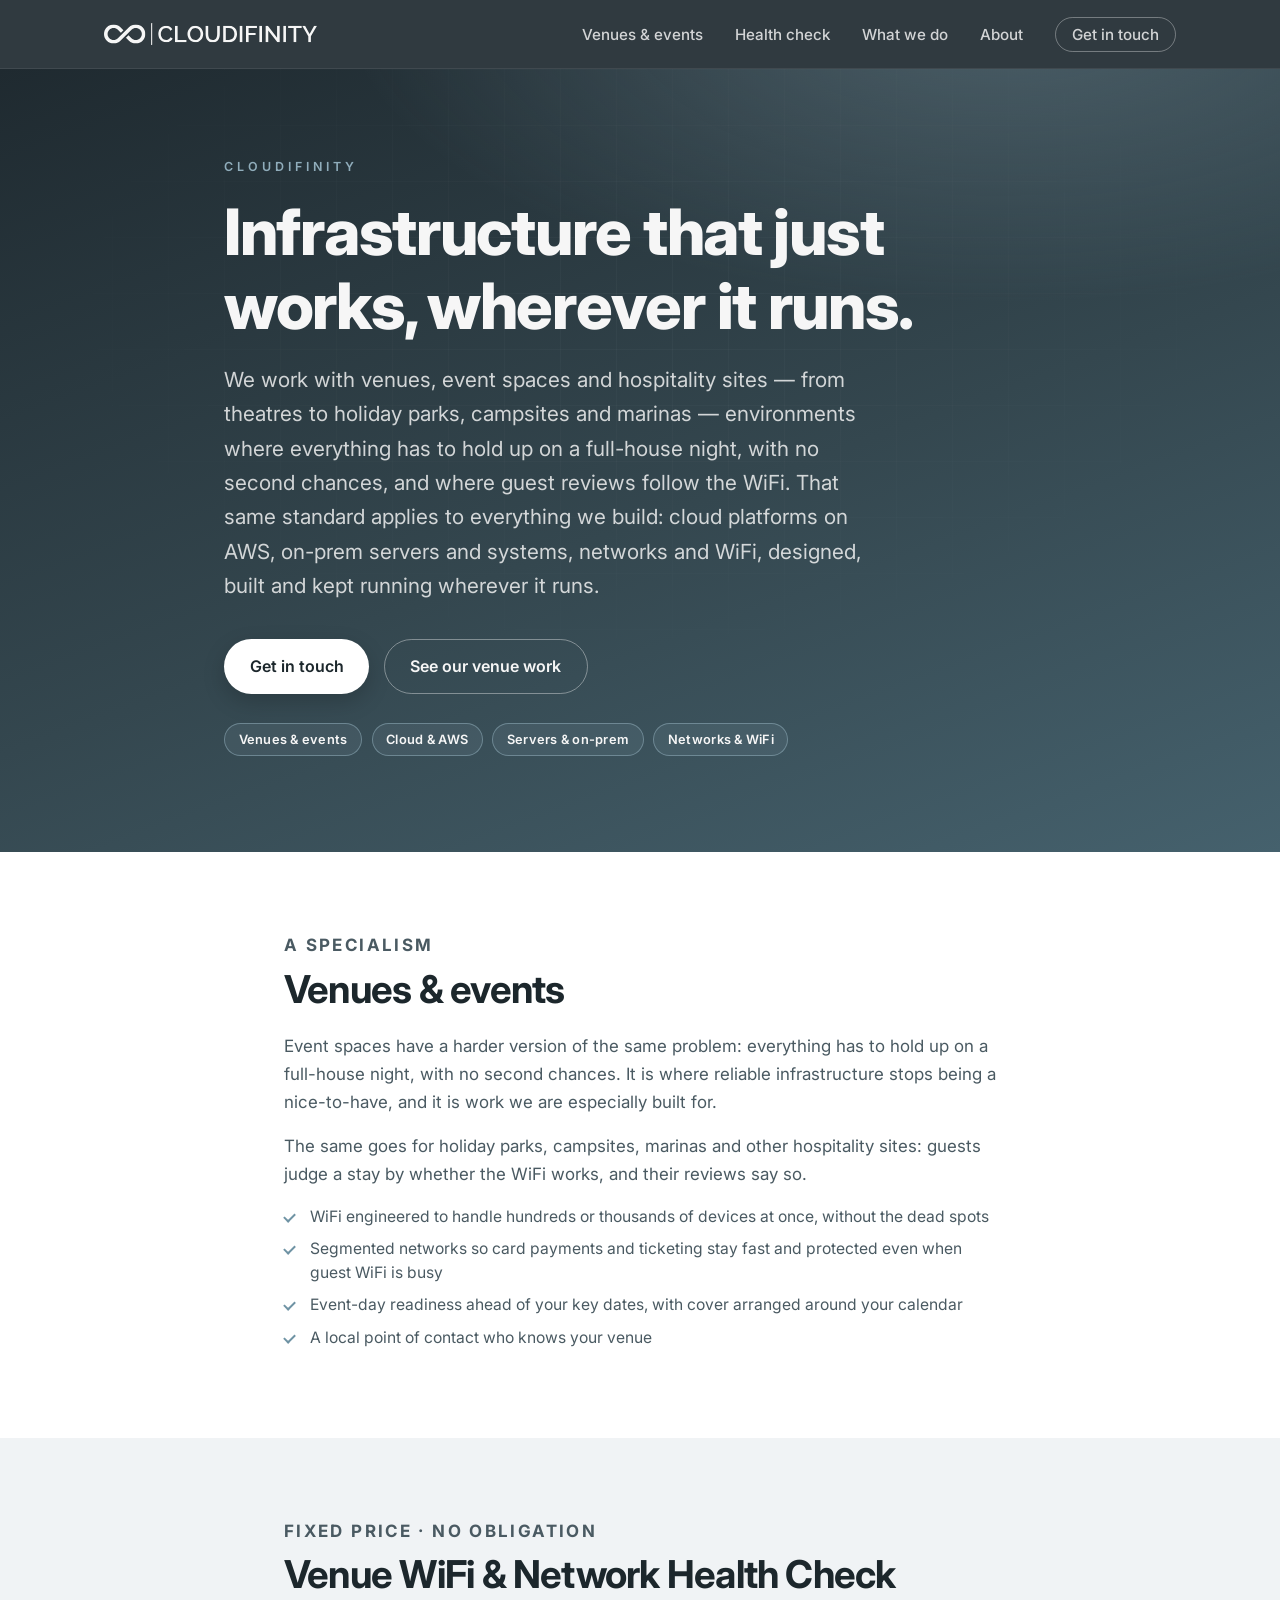
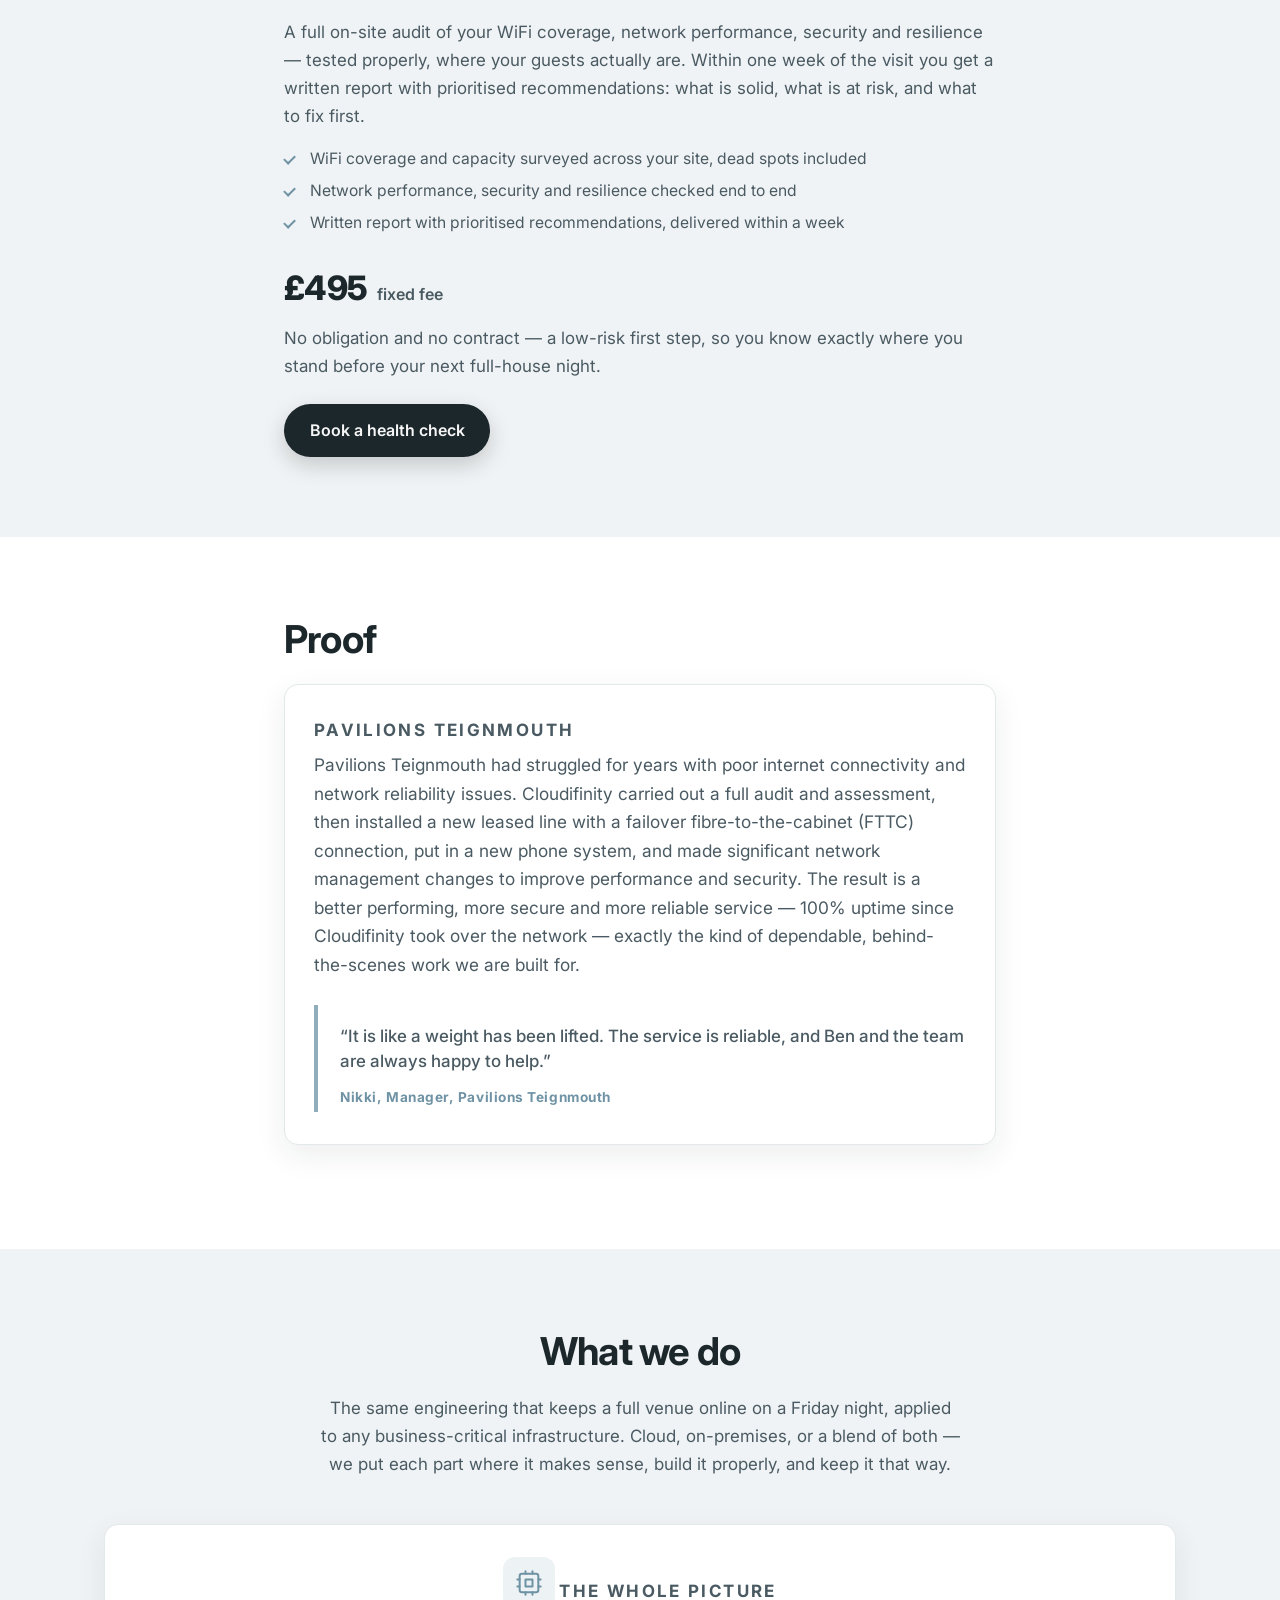
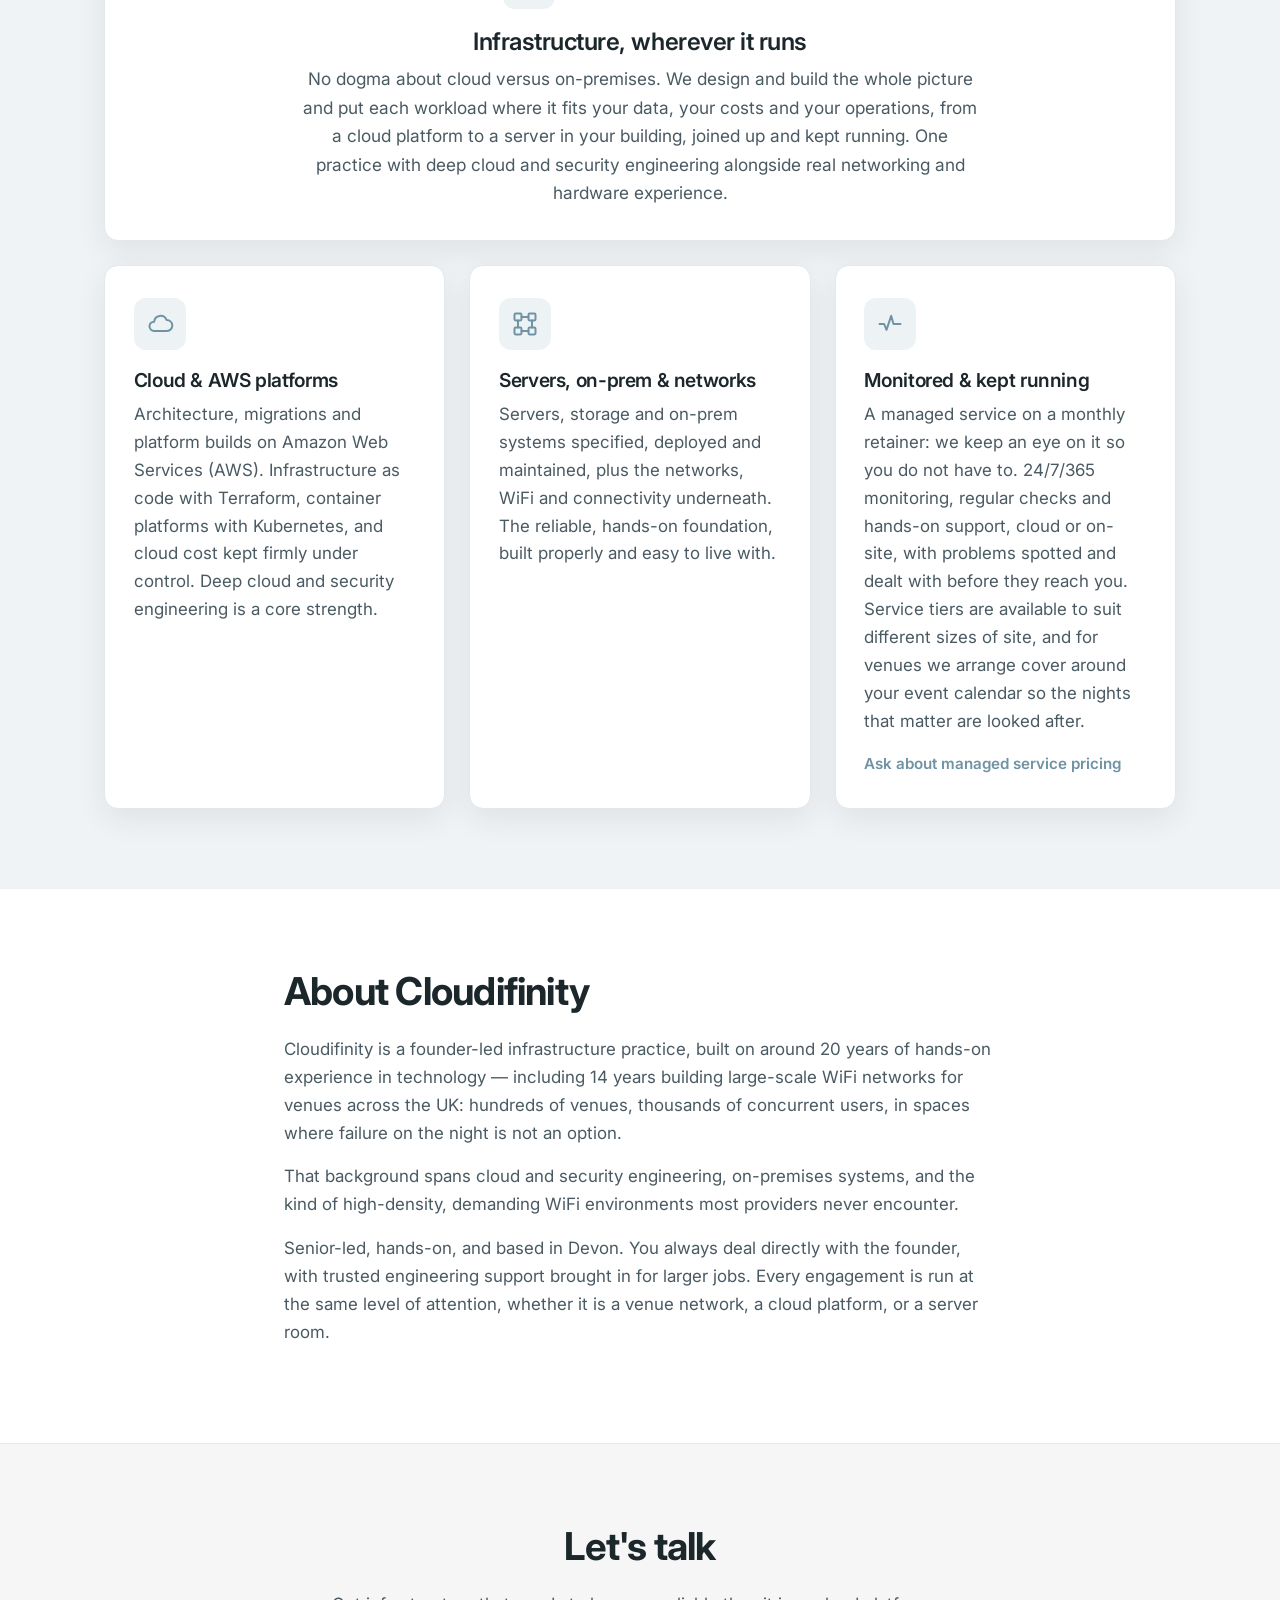
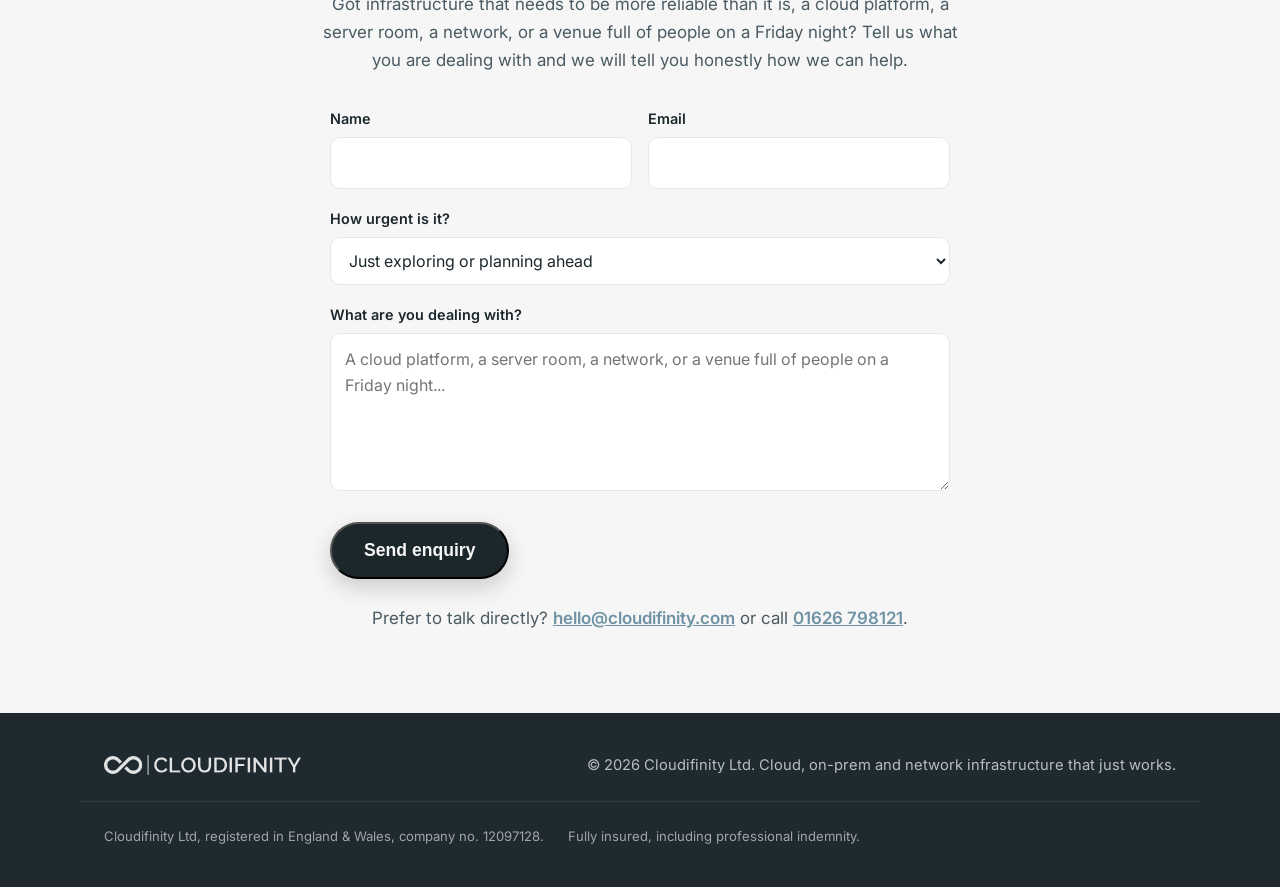
==== commit 75091c25: "updates" ====
--- a/index.html
+++ b/index.html
@@ -4,7 +4,7 @@
   <meta charset="UTF-8">
   <meta name="viewport" content="width=device-width, initial-scale=1.0">
   <title>Cloudifinity | Infrastructure that just works</title>
-  <meta name="description" content="Cloudifinity specialises in venue and event infrastructure — networks that hold up on a full-house night. Cloud, AWS, on-prem and networks for any business.">
+  <meta name="description" content="Cloudifinity specialises in infrastructure for venues, event spaces, holiday parks, campsites, marinas and hospitality sites — WiFi and networks that hold up on a full-house night. Fixed-price health checks from £495. Cloud, AWS, on-prem and networks for any business.">
 
   <link rel="icon" type="image/svg+xml" href="favicon.svg">
   <link rel="canonical" href="https://cloudifinity.com/">
@@ -12,11 +12,11 @@
   <!-- Open Graph -->
   <meta property="og:type" content="website">
   <meta property="og:title" content="Cloudifinity | Infrastructure that just works">
-  <meta property="og:description" content="Specialising in venues and event spaces — infrastructure that has to hold up on a full-house night, with no second chances. Cloud, AWS, on-prem and networks for any business. South West England.">
+  <meta property="og:description" content="Specialising in venues, event spaces, holiday parks, campsites, marinas and hospitality sites — infrastructure that has to hold up on a full-house night, because guests judge you on whether the WiFi works. Cloud, AWS, on-prem and networks for any business. South West England.">
   <meta property="og:url" content="https://cloudifinity.com/">
   <meta property="og:image" content="https://cloudifinity.com/assets/og-image.png">
   <meta name="twitter:card" content="summary_large_image">
-  <meta name="twitter:description" content="Specialising in venues and event spaces — infrastructure that has to hold up on a full-house night, with no second chances. Cloud, AWS, on-prem and networks for any business.">
+  <meta name="twitter:description" content="Specialising in venues, event spaces, holiday parks, campsites, marinas and hospitality sites — infrastructure that has to hold up on a full-house night, because guests judge you on whether the WiFi works. Cloud, AWS, on-prem and networks for any business.">
 
   <!-- Fonts -->
   <link rel="preconnect" href="https://fonts.googleapis.com">
@@ -62,6 +62,7 @@
       "name": "Infrastructure services",
       "itemListElement": [
         { "@type": "Offer", "itemOffered": { "@type": "Service", "name": "Venue & event infrastructure" } },
+        { "@type": "Offer", "price": "495", "priceCurrency": "GBP", "itemOffered": { "@type": "Service", "name": "Venue WiFi & Network Health Check" } },
         { "@type": "Offer", "itemOffered": { "@type": "Service", "name": "Cloud & AWS platforms" } },
         { "@type": "Offer", "itemOffered": { "@type": "Service", "name": "Servers, on-prem & networks" } },
         { "@type": "Offer", "itemOffered": { "@type": "Service", "name": "Monitoring & managed support" } }
@@ -88,6 +89,7 @@
       </button>
       <ul class="nav__menu" id="nav-menu">
         <li><a href="#venues">Venues &amp; events</a></li>
+        <li><a href="#healthcheck">Health check</a></li>
         <li><a href="#services">What we do</a></li>
         <li><a href="#about">About</a></li>
         <li><a href="#contact" class="nav__cta">Get in touch</a></li>
@@ -103,8 +105,10 @@
         <p class="hero__eyebrow">Cloudifinity</p>
         <h1 class="hero__title">Infrastructure that just works, wherever it runs.</h1>
         <p class="hero__subtitle">
-          We work with venues and event spaces — environments where everything
-          has to hold up on a full-house night, with no second chances. That
+          We work with venues, event spaces and hospitality sites — from
+          theatres to holiday parks, campsites and marinas — environments where
+          everything has to hold up on a full-house night, with no second
+          chances, and where guest reviews follow the WiFi. That
           same standard applies to everything we build: cloud platforms on AWS,
           on-prem servers and systems, networks and WiFi, designed, built and
           kept running wherever it runs.
@@ -124,7 +128,7 @@
     </section>
 
     <!-- Venues & events: a specialism -->
-    <section class="section section--tint" id="venues">
+    <section class="section" id="venues">
       <div class="container section__narrow">
         <p class="card__tag">A specialism</p>
         <h2 class="section__title">Venues &amp; events</h2>
@@ -133,6 +137,11 @@
           to hold up on a full-house night, with no second chances. It is where
           reliable infrastructure stops being a nice-to-have, and it is work we
           are especially built for.
+        </p>
+        <p>
+          The same goes for holiday parks, campsites, marinas and other
+          hospitality sites: guests judge a stay by whether the WiFi works, and
+          their reviews say so.
         </p>
         <ul class="tier__list">
           <li>WiFi engineered to handle hundreds or thousands of devices at once, without the dead spots</li>
@@ -140,6 +149,32 @@
           <li>Event-day readiness ahead of your key dates, with cover arranged around your calendar</li>
           <li>A local point of contact who knows your venue</li>
         </ul>
+      </div>
+    </section>
+
+    <!-- Health check: fixed-price entry offer -->
+    <section class="section section--tint" id="healthcheck">
+      <div class="container section__narrow">
+        <p class="card__tag">Fixed price &middot; No obligation</p>
+        <h2 class="section__title">Venue WiFi &amp; Network Health Check</h2>
+        <p>
+          A full on-site audit of your WiFi coverage, network performance,
+          security and resilience — tested properly, where your guests actually
+          are. Within one week of the visit you get a written report with
+          prioritised recommendations: what is solid, what is at risk, and what
+          to fix first.
+        </p>
+        <ul class="tier__list">
+          <li>WiFi coverage and capacity surveyed across your site, dead spots included</li>
+          <li>Network performance, security and resilience checked end to end</li>
+          <li>Written report with prioritised recommendations, delivered within a week</li>
+        </ul>
+        <p class="healthcheck__price">&pound;495 <span>fixed fee</span></p>
+        <p>
+          No obligation and no contract — a low-risk first step, so you know
+          exactly where you stand before your next full-house night.
+        </p>
+        <a class="btn btn--primary" href="#contact" data-prefill="healthcheck">Book a health check</a>
       </div>
     </section>
 
@@ -156,7 +191,8 @@
             failover fibre-to-the-cabinet (FTTC) connection, put in a new phone
             system, and made significant network management changes to improve
             performance and security. The result is a better performing, more
-            secure and more reliable service, exactly the kind of dependable,
+            secure and more reliable service — 100% uptime since Cloudifinity
+            took over the network — exactly the kind of dependable,
             behind-the-scenes work we are built for.
           </p>
           <blockquote class="quote">
@@ -229,12 +265,15 @@
             </div>
             <h3 class="card__title">Monitored &amp; kept running</h3>
             <p class="card__body">
-              We keep an eye on it so you do not have to. 24/7/365 monitoring,
-              regular checks and hands-on support, cloud or on-site, with problems
-              spotted and dealt with before they reach you. For venues, we arrange
-              cover around your event calendar so the nights that matter are looked
+              A managed service on a monthly retainer: we keep an eye on it so
+              you do not have to. 24/7/365 monitoring, regular checks and
+              hands-on support, cloud or on-site, with problems spotted and
+              dealt with before they reach you. Service tiers are available to
+              suit different sizes of site, and for venues we arrange cover
+              around your event calendar so the nights that matter are looked
               after.
             </p>
+            <a class="card__link" href="#contact">Ask about managed service pricing</a>
           </article>
         </div>
       </div>
@@ -257,9 +296,10 @@
           providers never encounter.
         </p>
         <p>
-          Senior-led, hands-on, and based in Devon. Every engagement is run at
-          the same level of attention, whether it is a venue network, a cloud
-          platform, or a server room.
+          Senior-led, hands-on, and based in Devon. You always deal directly
+          with the founder, with trusted engineering support brought in for
+          larger jobs. Every engagement is run at the same level of attention,
+          whether it is a venue network, a cloud platform, or a server room.
         </p>
       </div>
     </section>
@@ -373,6 +413,19 @@
     // success message. Without JS the form still posts natively and works.
     var form = document.querySelector('.contact-form');
     if (form) {
+      // Health check CTA: pre-fill the contact form so the enquiry arrives
+      // tagged as a booking. Without JS the button still jumps to the form.
+      var prefillLinks = document.querySelectorAll('[data-prefill="healthcheck"]');
+      Array.prototype.forEach.call(prefillLinks, function (link) {
+        link.addEventListener('click', function () {
+          form.querySelector('input[name="subject"]').value = 'Health check booking';
+          var message = form.querySelector('#message');
+          if (message && !message.value) {
+            message.value = 'I would like to book a Venue WiFi & Network Health Check.';
+          }
+        });
+      });
+
       // Note: do not name this "status" — a global "var status" aliases the
       // special window.status property, which coerces to a string and silently
       // discards the element, so no messages would ever show.
--- a/styles.css
+++ b/styles.css
@@ -443,6 +443,32 @@
   font-size: 0.95rem;
   color: var(--ink-soft);
 }
+
+/* --------------------------------------------------------------------------
+   Health check: fixed-price entry offer
+   -------------------------------------------------------------------------- */
+/* The id keeps this ahead of the generic `.section p` colour/size rules */
+#healthcheck .healthcheck__price {
+  font-size: 2.1rem;
+  font-weight: 800;
+  letter-spacing: -0.02em;
+  margin: 1.6rem 0 0.6rem;
+  color: var(--ink);
+}
+.healthcheck__price span {
+  font-size: 1rem;
+  font-weight: 600;
+  letter-spacing: 0;
+  color: var(--ink-soft);
+  margin-left: 0.3rem;
+}
+/* Primary button sits on a light background here, same as the contact section */
+#healthcheck .btn--primary {
+  background: var(--ink);
+  color: var(--off-white);
+  margin-top: 0.4rem;
+}
+#healthcheck .btn--primary:hover { background: var(--hero-dark-2); }
 
 /* --------------------------------------------------------------------------
    Readiness Assessment
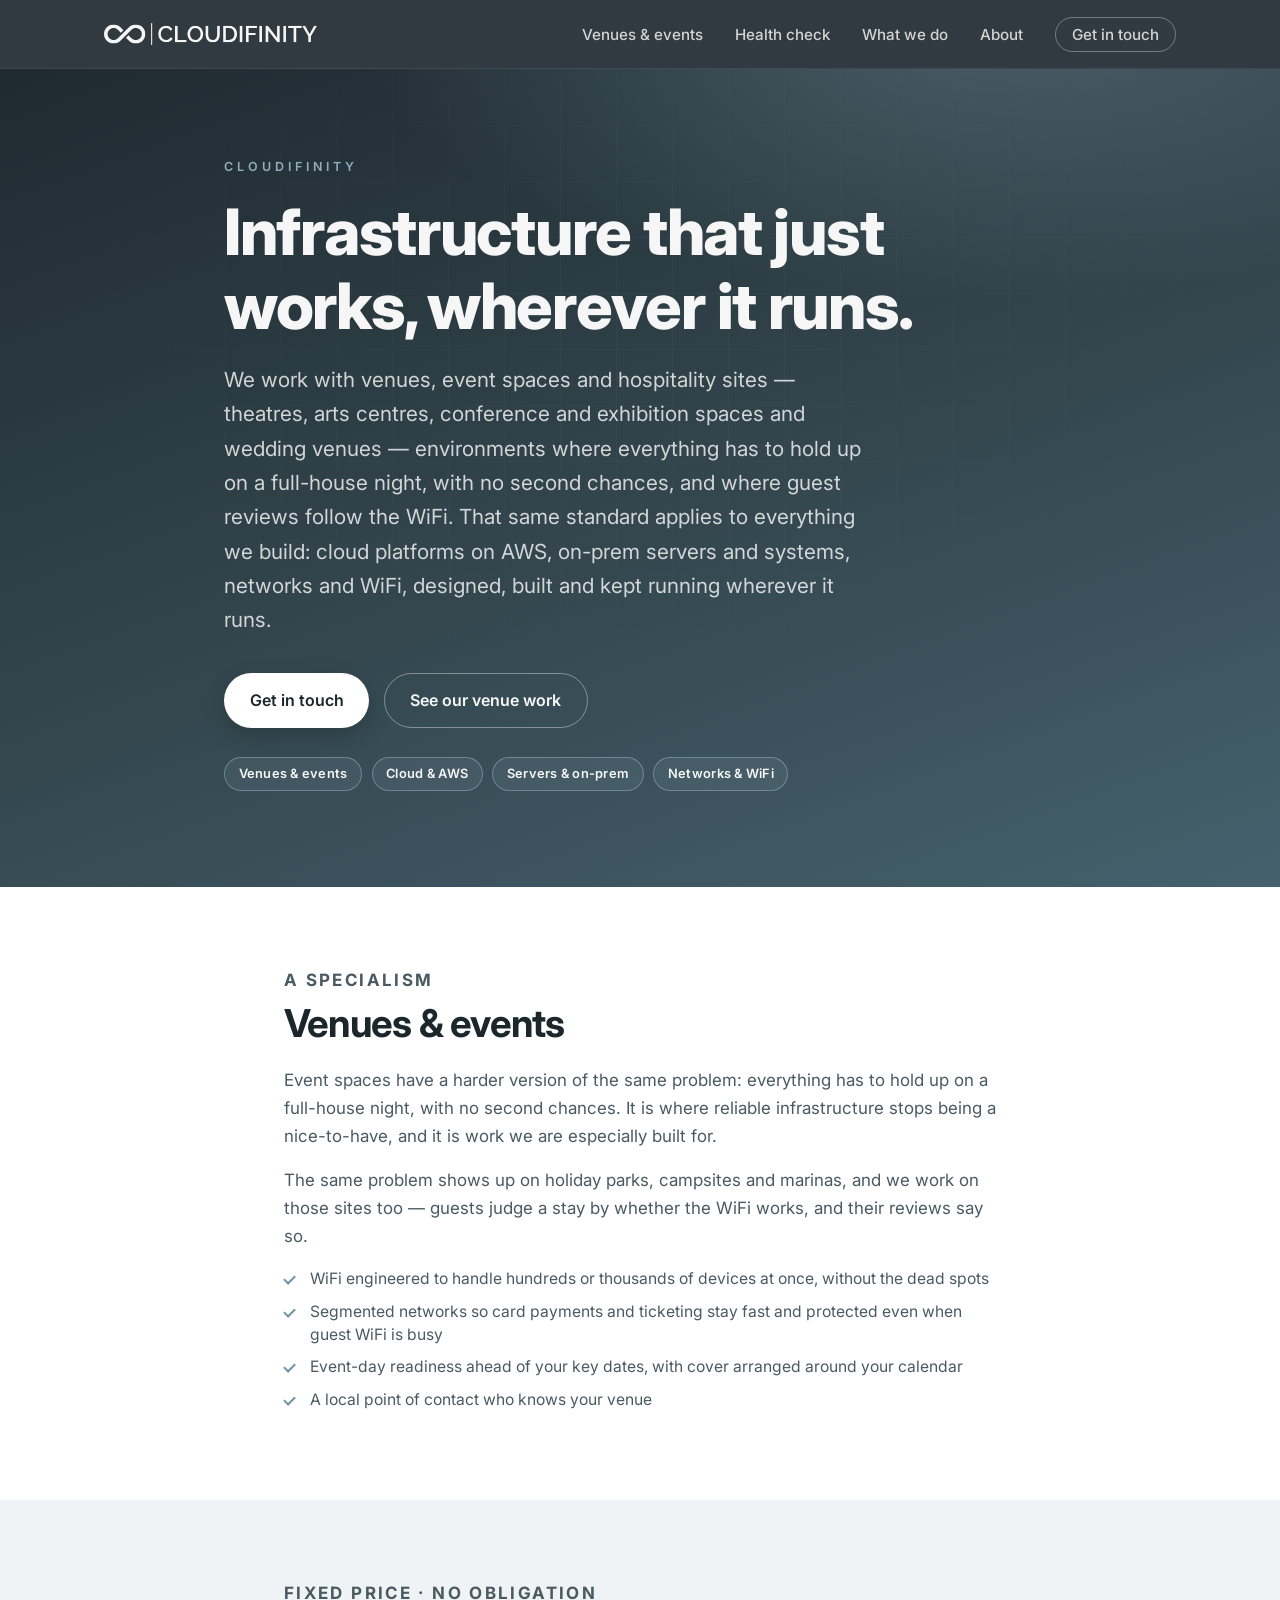
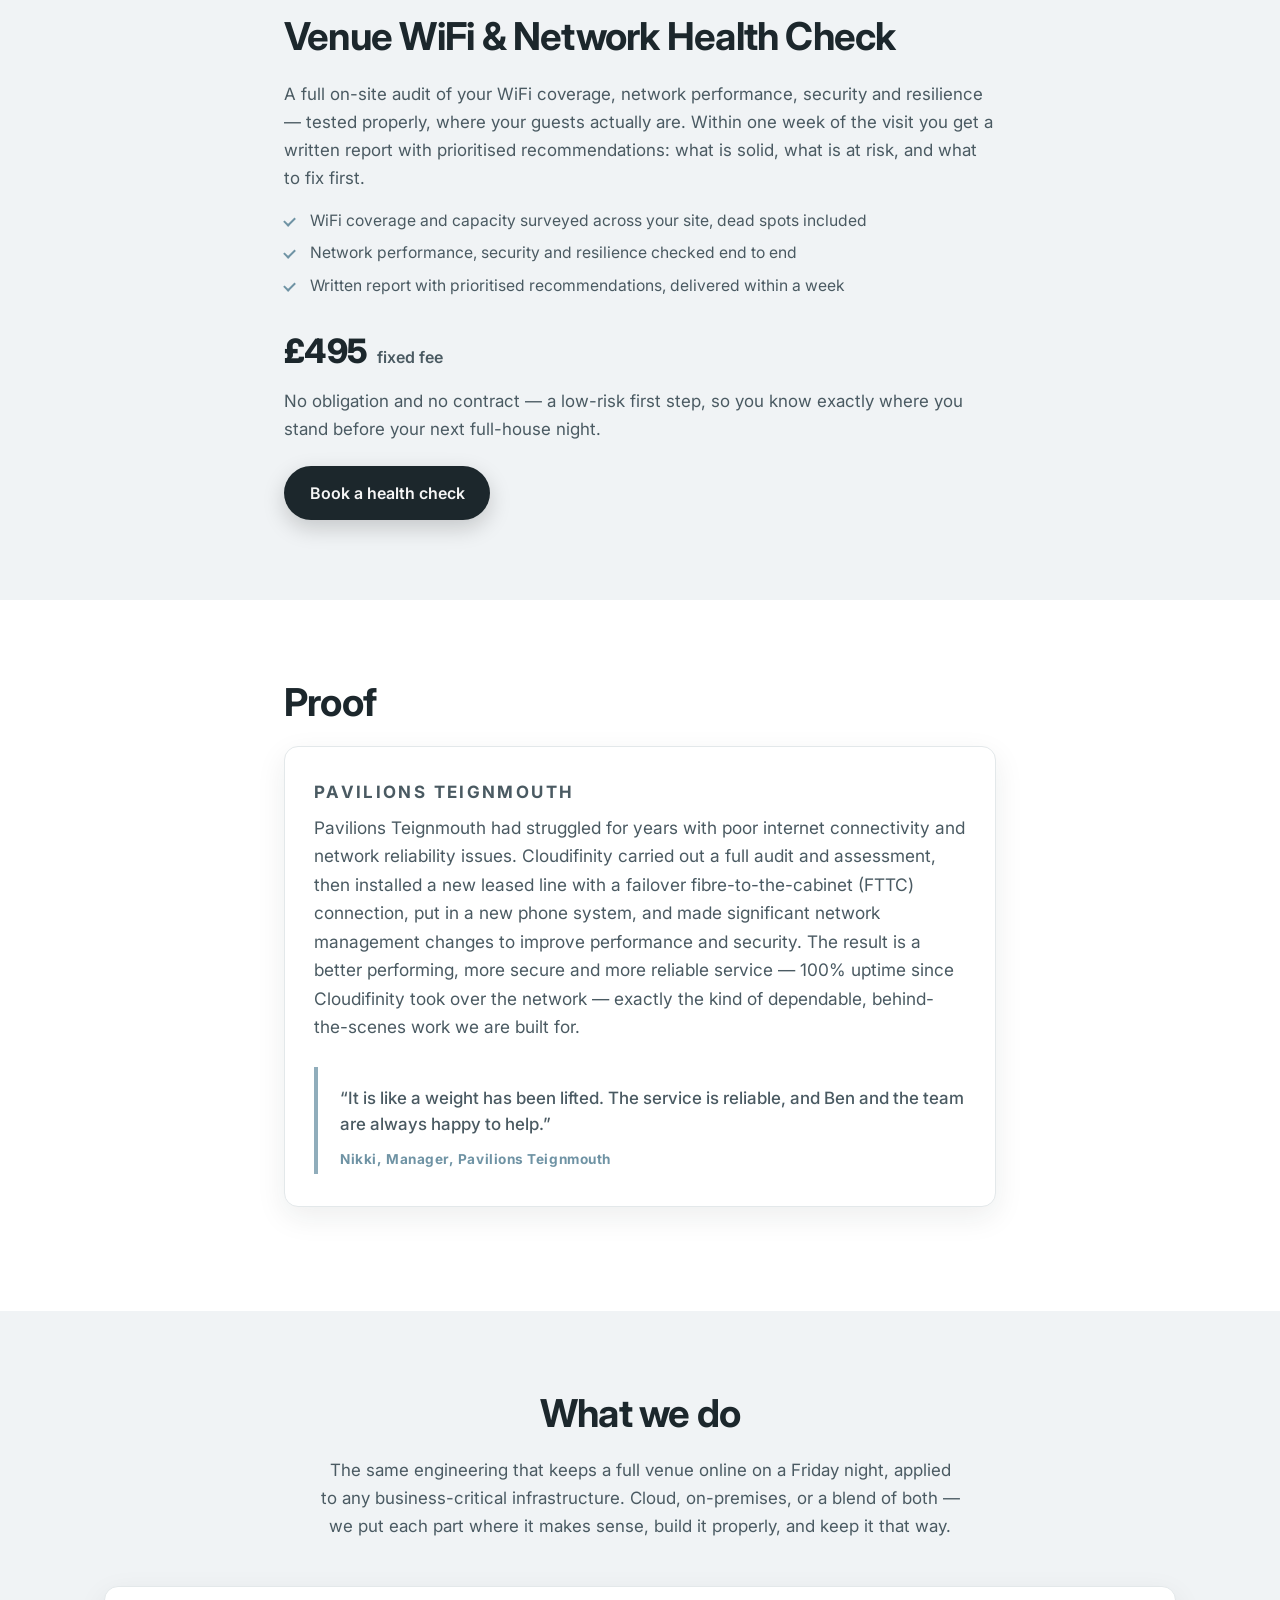
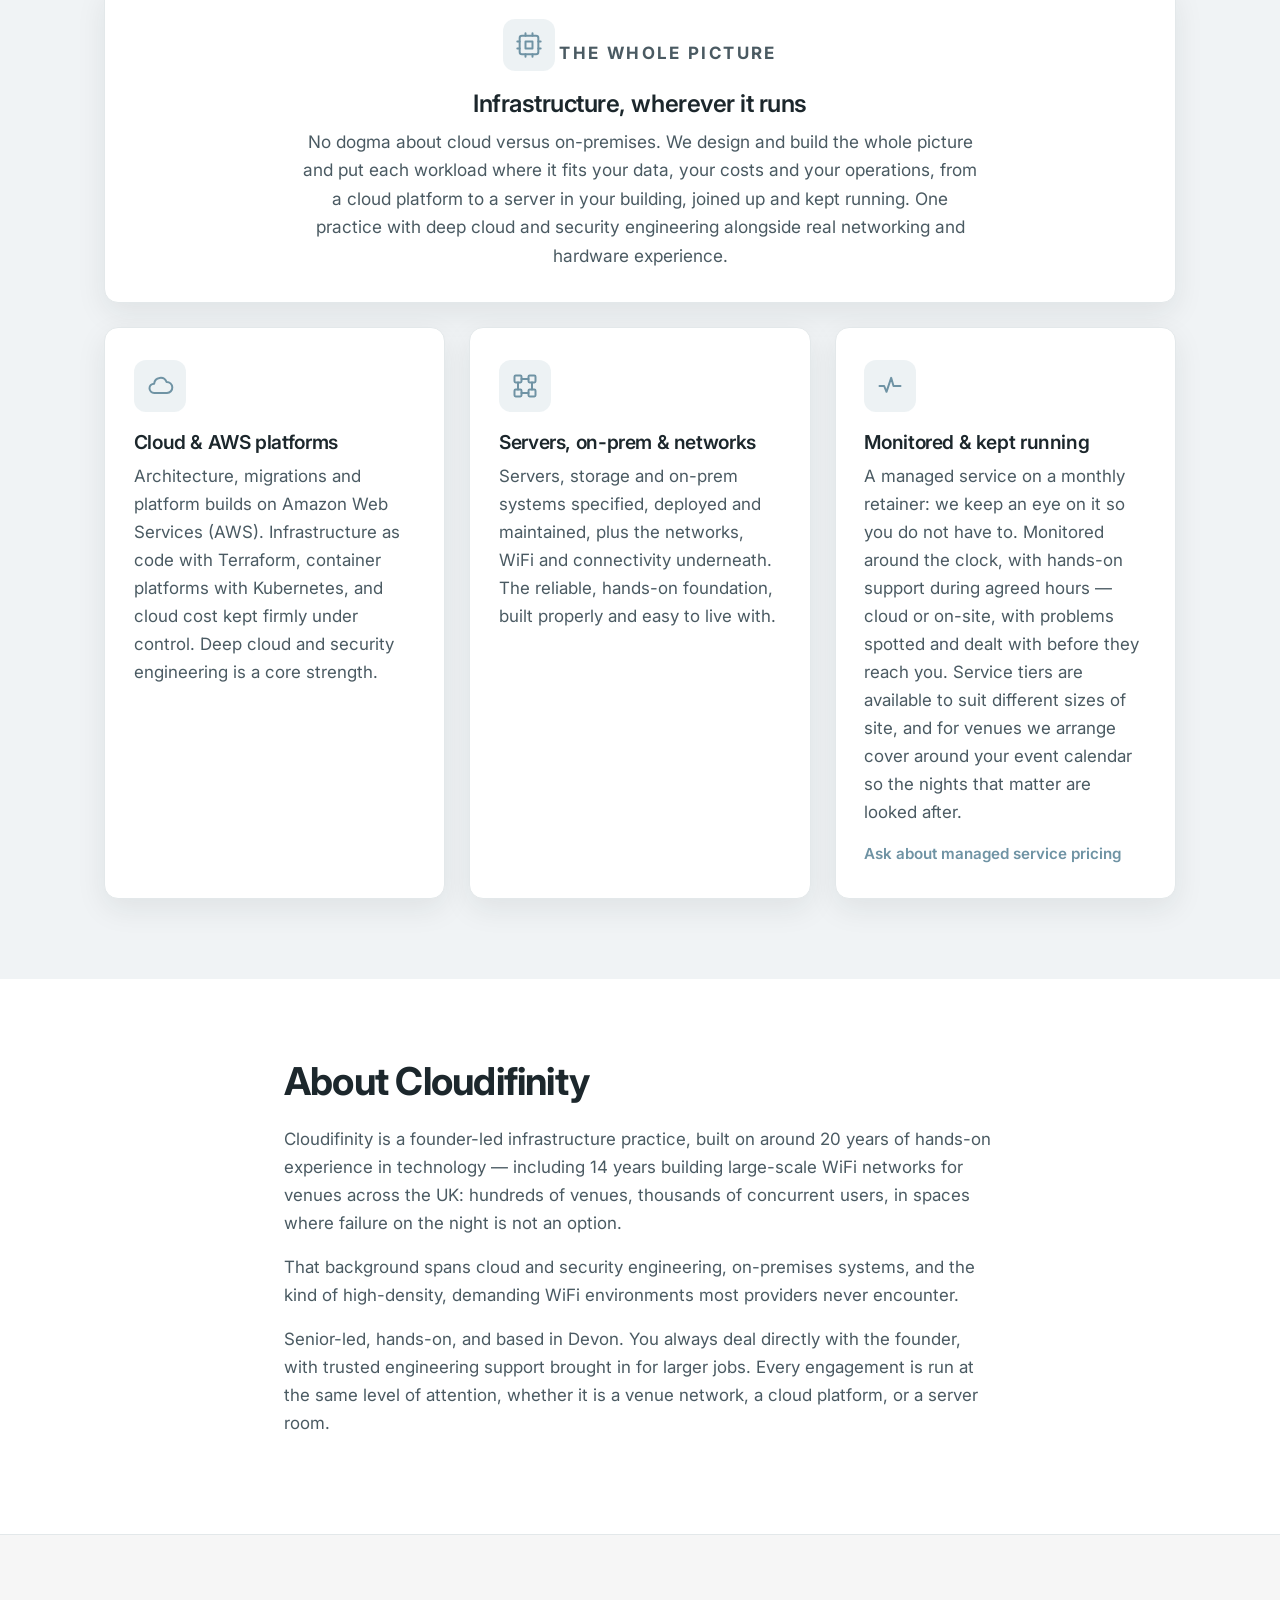
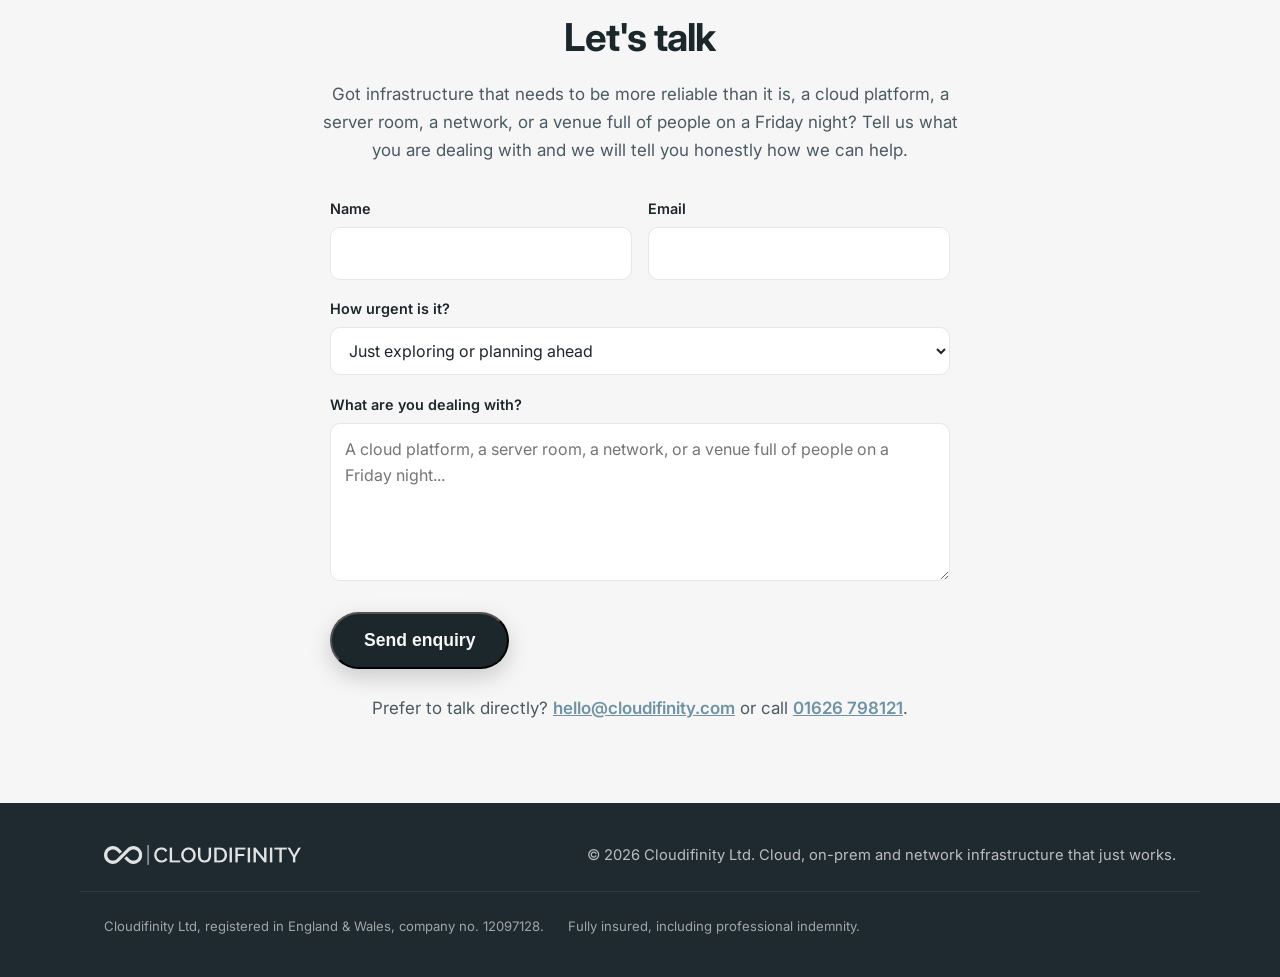
==== commit f8bb67c4: "updates" ====
--- a/index.html
+++ b/index.html
@@ -4,7 +4,7 @@
   <meta charset="UTF-8">
   <meta name="viewport" content="width=device-width, initial-scale=1.0">
   <title>Cloudifinity | Infrastructure that just works</title>
-  <meta name="description" content="Cloudifinity specialises in infrastructure for venues, event spaces, holiday parks, campsites, marinas and hospitality sites — WiFi and networks that hold up on a full-house night. Fixed-price health checks from £495. Cloud, AWS, on-prem and networks for any business.">
+  <meta name="description" content="Cloudifinity specialises in infrastructure for venues and event spaces — WiFi and networks that hold up on a full-house night. Fixed-price venue health check, £495. Cloud, AWS, on-prem and networks for any business. South West England.">
 
   <link rel="icon" type="image/svg+xml" href="favicon.svg">
   <link rel="canonical" href="https://cloudifinity.com/">
@@ -12,11 +12,11 @@
   <!-- Open Graph -->
   <meta property="og:type" content="website">
   <meta property="og:title" content="Cloudifinity | Infrastructure that just works">
-  <meta property="og:description" content="Specialising in venues, event spaces, holiday parks, campsites, marinas and hospitality sites — infrastructure that has to hold up on a full-house night, because guests judge you on whether the WiFi works. Cloud, AWS, on-prem and networks for any business. South West England.">
+  <meta property="og:description" content="Cloudifinity specialises in infrastructure for venues and event spaces — WiFi and networks that hold up on a full-house night. Fixed-price venue health check, £495. Cloud, AWS, on-prem and networks for any business. South West England.">
   <meta property="og:url" content="https://cloudifinity.com/">
   <meta property="og:image" content="https://cloudifinity.com/assets/og-image.png">
   <meta name="twitter:card" content="summary_large_image">
-  <meta name="twitter:description" content="Specialising in venues, event spaces, holiday parks, campsites, marinas and hospitality sites — infrastructure that has to hold up on a full-house night, because guests judge you on whether the WiFi works. Cloud, AWS, on-prem and networks for any business.">
+  <meta name="twitter:description" content="Cloudifinity specialises in infrastructure for venues and event spaces — WiFi and networks that hold up on a full-house night. Fixed-price venue health check, £495. Cloud, AWS, on-prem and networks for any business. South West England.">
 
   <!-- Fonts -->
   <link rel="preconnect" href="https://fonts.googleapis.com">
@@ -105,8 +105,8 @@
         <p class="hero__eyebrow">Cloudifinity</p>
         <h1 class="hero__title">Infrastructure that just works, wherever it runs.</h1>
         <p class="hero__subtitle">
-          We work with venues, event spaces and hospitality sites — from
-          theatres to holiday parks, campsites and marinas — environments where
+          We work with venues, event spaces and hospitality sites — theatres,
+          arts centres, conference and exhibition spaces and wedding venues — environments where
           everything has to hold up on a full-house night, with no second
           chances, and where guest reviews follow the WiFi. That
           same standard applies to everything we build: cloud platforms on AWS,
@@ -139,9 +139,9 @@
           are especially built for.
         </p>
         <p>
-          The same goes for holiday parks, campsites, marinas and other
-          hospitality sites: guests judge a stay by whether the WiFi works, and
-          their reviews say so.
+          The same problem shows up on holiday parks, campsites and marinas,
+          and we work on those sites too — guests judge a stay by whether the
+          WiFi works, and their reviews say so.
         </p>
         <ul class="tier__list">
           <li>WiFi engineered to handle hundreds or thousands of devices at once, without the dead spots</li>
@@ -266,12 +266,12 @@
             <h3 class="card__title">Monitored &amp; kept running</h3>
             <p class="card__body">
               A managed service on a monthly retainer: we keep an eye on it so
-              you do not have to. 24/7/365 monitoring, regular checks and
-              hands-on support, cloud or on-site, with problems spotted and
-              dealt with before they reach you. Service tiers are available to
-              suit different sizes of site, and for venues we arrange cover
-              around your event calendar so the nights that matter are looked
-              after.
+              you do not have to. Monitored around the clock, with hands-on
+              support during agreed hours — cloud or on-site, with problems
+              spotted and dealt with before they reach you. Service tiers are
+              available to suit different sizes of site, and for venues we
+              arrange cover around your event calendar so the nights that
+              matter are looked after.
             </p>
             <a class="card__link" href="#contact">Ask about managed service pricing</a>
           </article>
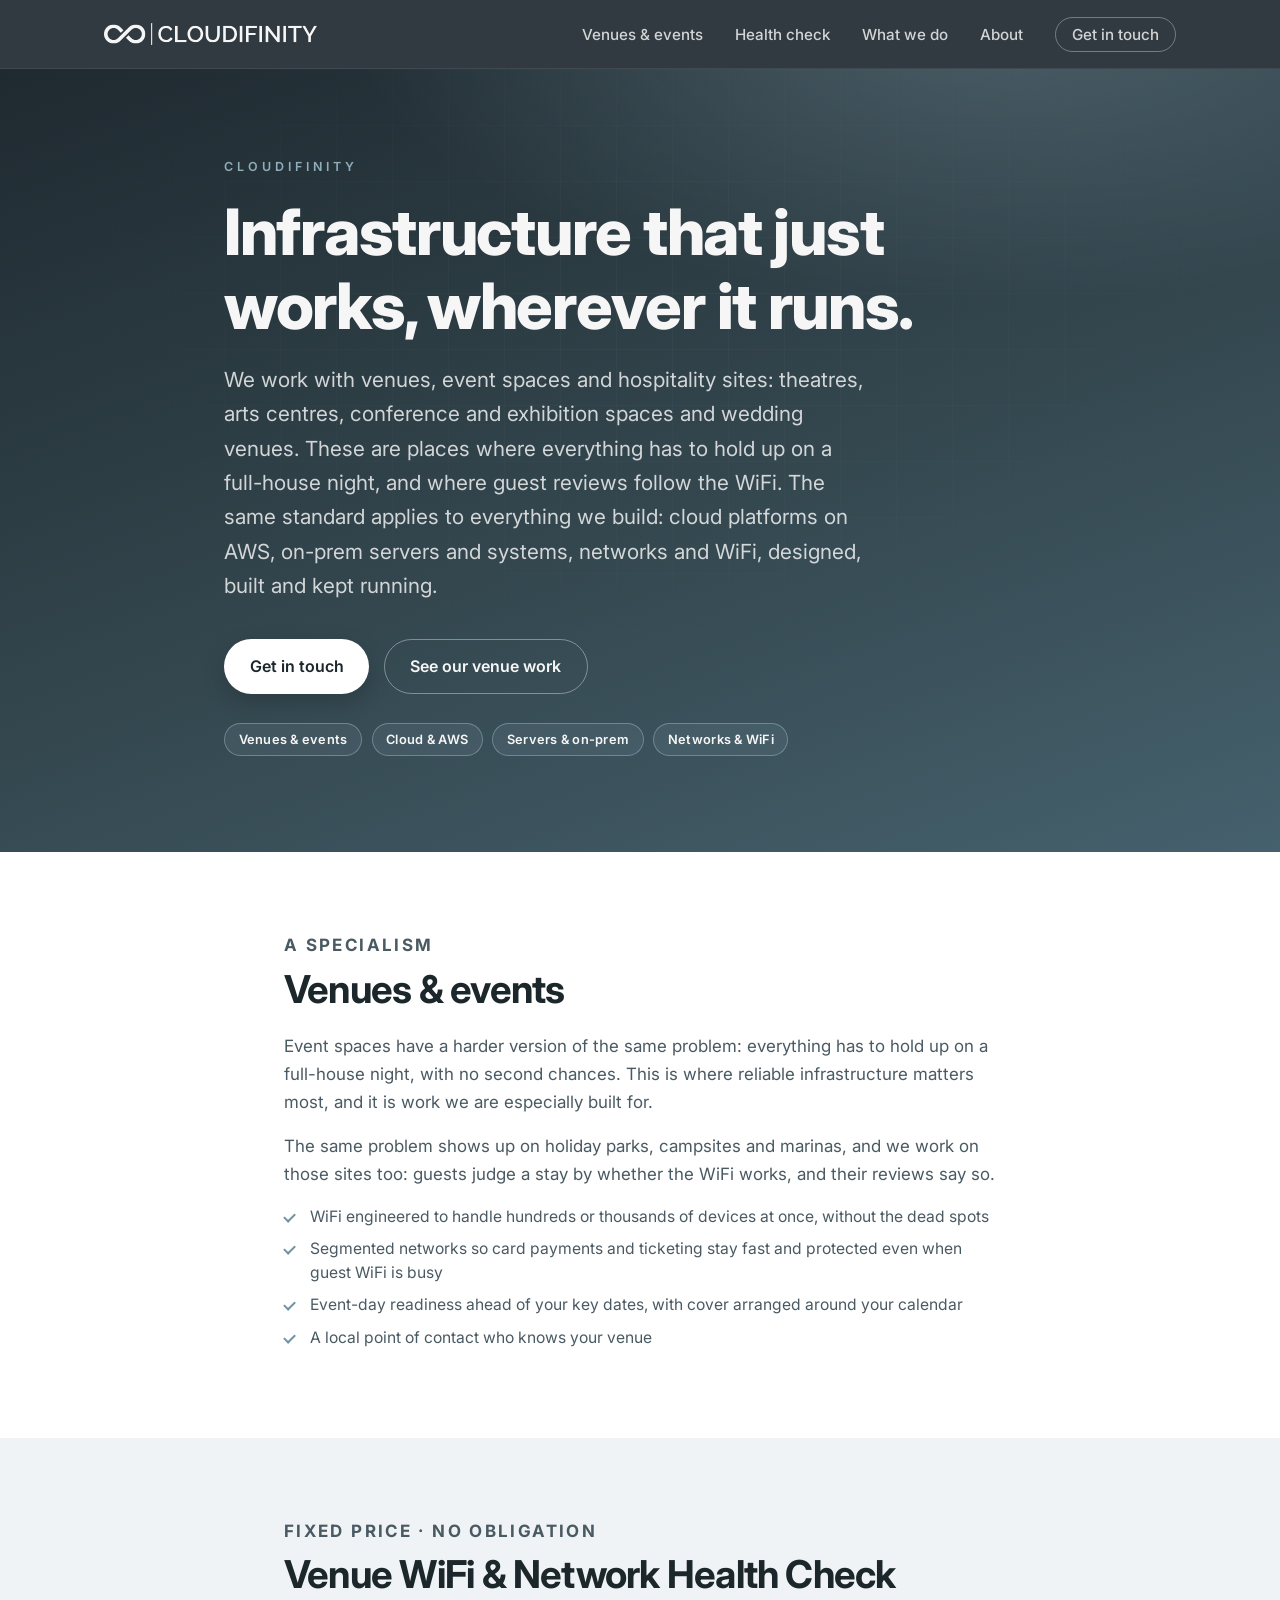
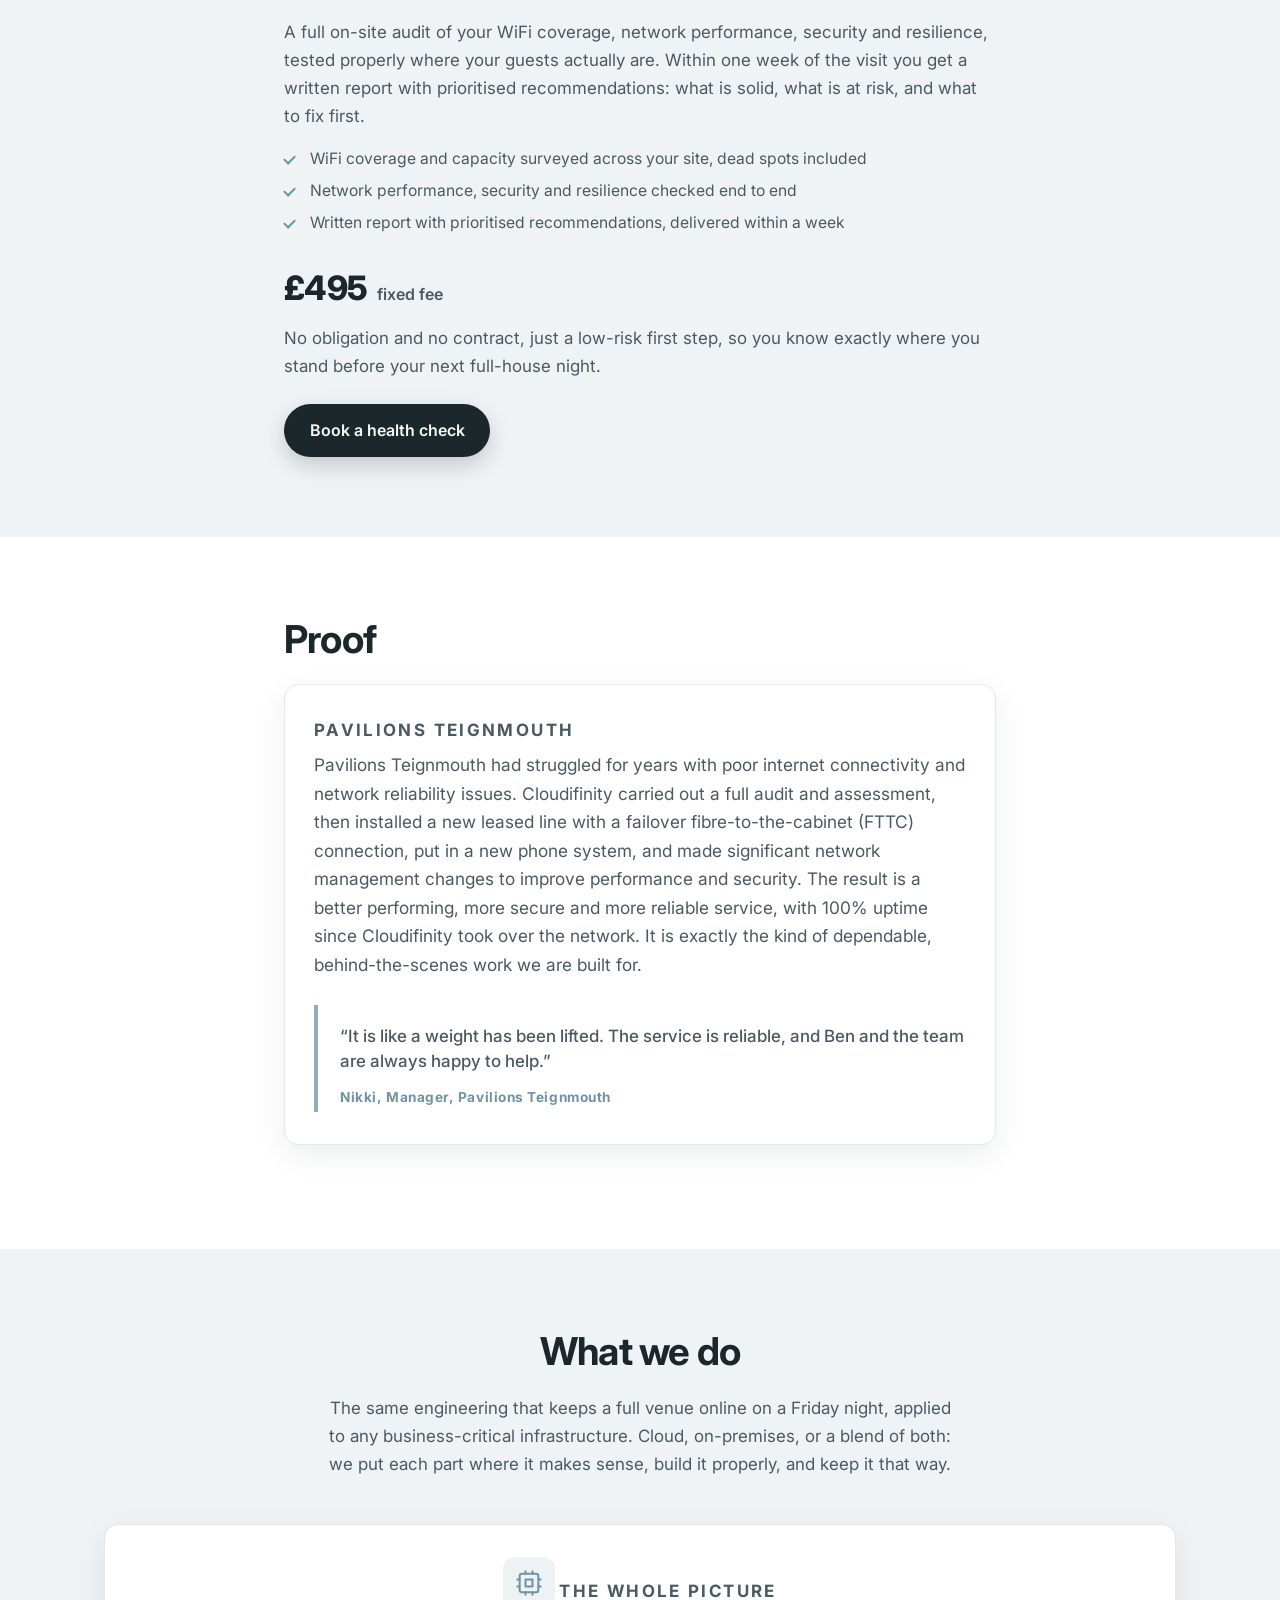
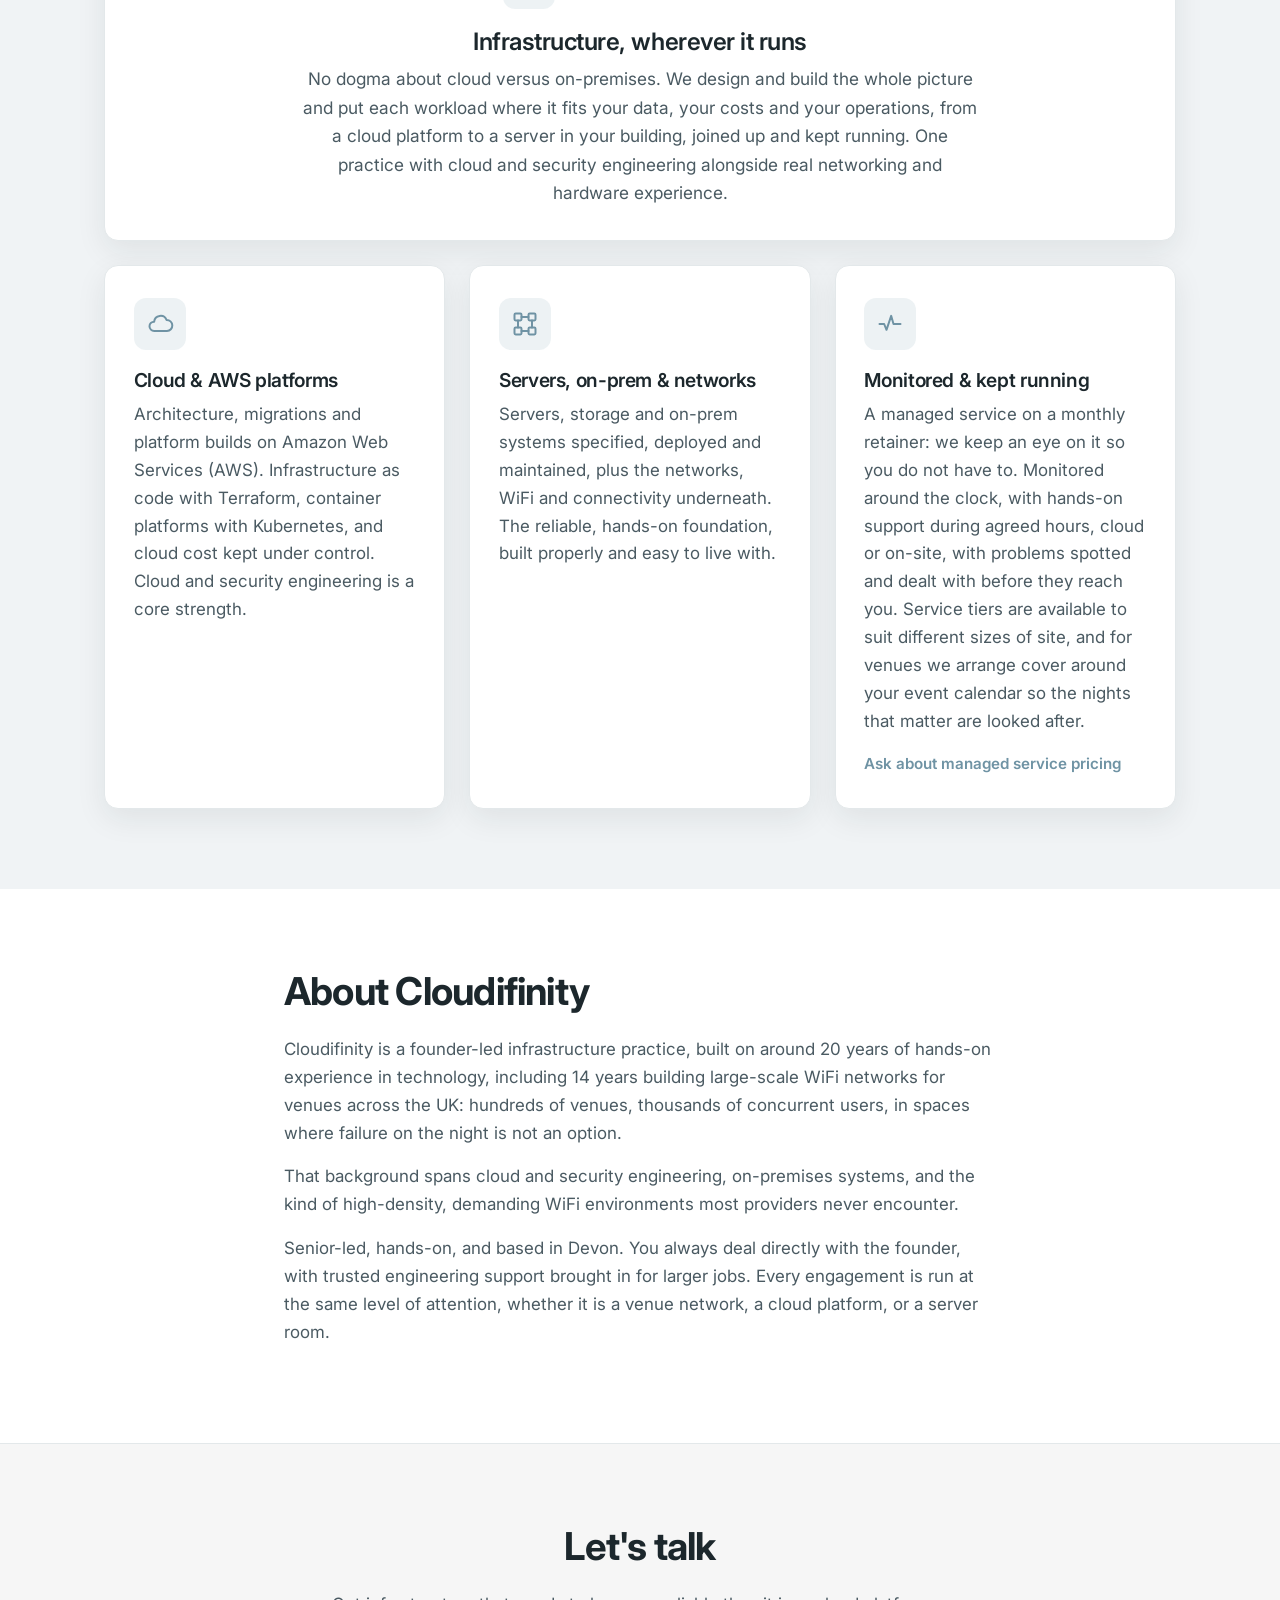
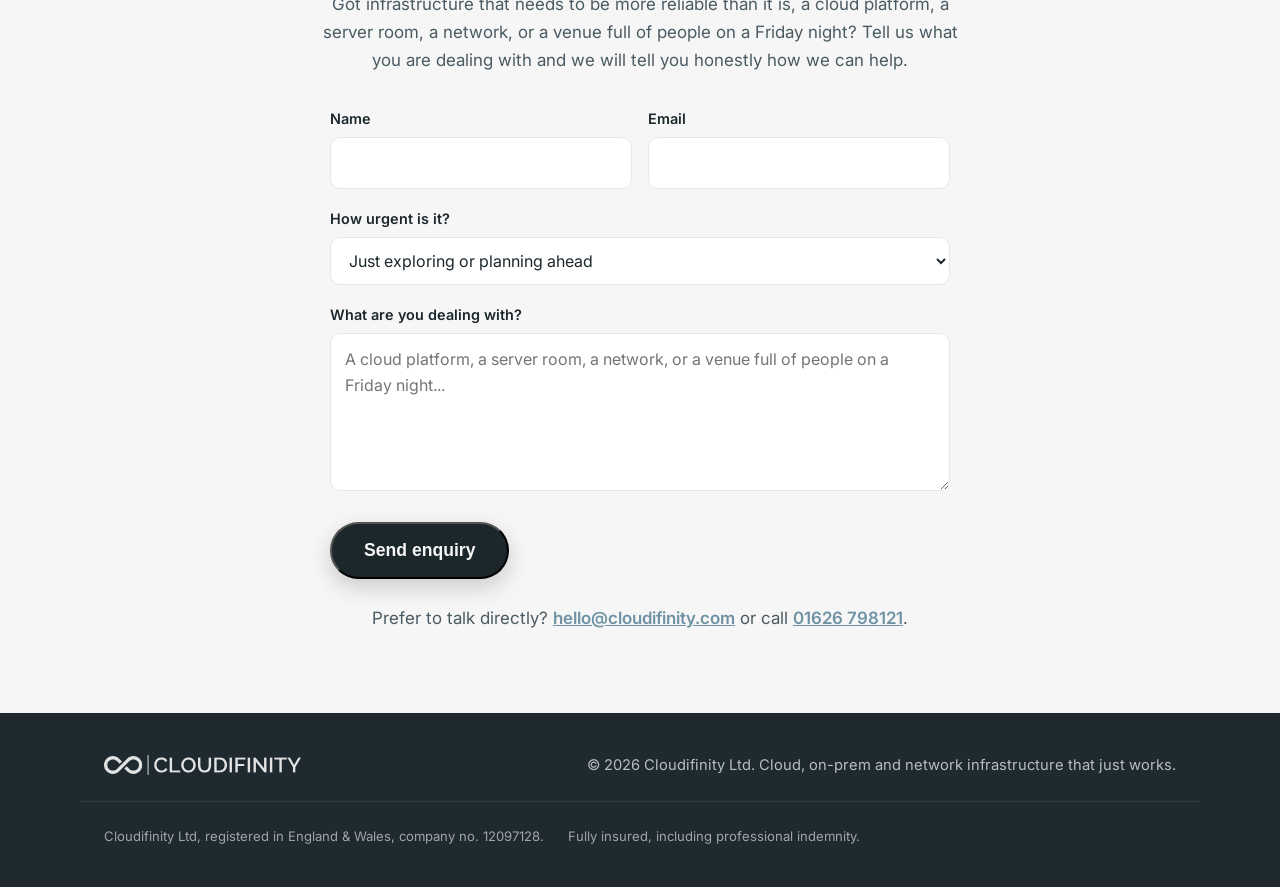
==== commit 7e9312b0: "updates" ====
--- a/index.html
+++ b/index.html
@@ -4,7 +4,7 @@
   <meta charset="UTF-8">
   <meta name="viewport" content="width=device-width, initial-scale=1.0">
   <title>Cloudifinity | Infrastructure that just works</title>
-  <meta name="description" content="Cloudifinity specialises in infrastructure for venues and event spaces — WiFi and networks that hold up on a full-house night. Fixed-price venue health check, £495. Cloud, AWS, on-prem and networks for any business. South West England.">
+  <meta name="description" content="Cloudifinity specialises in infrastructure for venues and event spaces. WiFi and networks that hold up on a full-house night. Fixed-price venue health check, £495. Cloud, AWS, on-prem and networks for any business. South West England.">
 
   <link rel="icon" type="image/svg+xml" href="favicon.svg">
   <link rel="canonical" href="https://cloudifinity.com/">
@@ -12,11 +12,11 @@
   <!-- Open Graph -->
   <meta property="og:type" content="website">
   <meta property="og:title" content="Cloudifinity | Infrastructure that just works">
-  <meta property="og:description" content="Cloudifinity specialises in infrastructure for venues and event spaces — WiFi and networks that hold up on a full-house night. Fixed-price venue health check, £495. Cloud, AWS, on-prem and networks for any business. South West England.">
+  <meta property="og:description" content="Cloudifinity specialises in infrastructure for venues and event spaces. WiFi and networks that hold up on a full-house night. Fixed-price venue health check, £495. Cloud, AWS, on-prem and networks for any business. South West England.">
   <meta property="og:url" content="https://cloudifinity.com/">
   <meta property="og:image" content="https://cloudifinity.com/assets/og-image.png">
   <meta name="twitter:card" content="summary_large_image">
-  <meta name="twitter:description" content="Cloudifinity specialises in infrastructure for venues and event spaces — WiFi and networks that hold up on a full-house night. Fixed-price venue health check, £495. Cloud, AWS, on-prem and networks for any business. South West England.">
+  <meta name="twitter:description" content="Cloudifinity specialises in infrastructure for venues and event spaces. WiFi and networks that hold up on a full-house night. Fixed-price venue health check, £495. Cloud, AWS, on-prem and networks for any business. South West England.">
 
   <!-- Fonts -->
   <link rel="preconnect" href="https://fonts.googleapis.com">
@@ -37,7 +37,7 @@
     "url": "https://cloudifinity.com/",
     "logo": "https://cloudifinity.com/assets/logo.svg",
     "image": "https://cloudifinity.com/assets/og-image.png",
-    "description": "Independent, founder-led infrastructure practice specialising in venues and event spaces. The same engineering — cloud, AWS, on-premises, networks and WiFi — applied to any business-critical environment.",
+    "description": "Independent, founder-led infrastructure practice specialising in venues and event spaces. The same engineering applied to any business-critical environment: cloud, AWS, on-premises, networks and WiFi.",
     "email": "hello@cloudifinity.com",
     "telephone": "+44 1626 798121",
     "address": {
@@ -105,15 +105,15 @@
         <p class="hero__eyebrow">Cloudifinity</p>
         <h1 class="hero__title">Infrastructure that just works, wherever it runs.</h1>
         <p class="hero__subtitle">
-          We work with venues, event spaces and hospitality sites — theatres,
-          arts centres, conference and exhibition spaces and wedding venues — environments where
-          everything has to hold up on a full-house night, with no second
-          chances, and where guest reviews follow the WiFi. That
-          same standard applies to everything we build: cloud platforms on AWS,
-          on-prem servers and systems, networks and WiFi, designed, built and
-          kept running wherever it runs.
-        </p>
-        <!-- TODO: BOOKING_URL — replace the primary CTA href with a booking link if you want one. Falls back to mailto for now. -->
+          We work with venues, event spaces and hospitality sites: theatres,
+          arts centres, conference and exhibition spaces and wedding venues.
+          These are places where everything has to hold up on a full-house
+          night, and where guest reviews follow the WiFi. The same standard
+          applies to everything we build: cloud platforms on AWS, on-prem
+          servers and systems, networks and WiFi, designed, built and kept
+          running.
+        </p>
+        <!-- TODO: BOOKING_URL: replace the primary CTA href with a booking link if you want one. Falls back to mailto for now. -->
         <div class="hero__actions">
           <a class="btn btn--primary" href="mailto:hello@cloudifinity.com?subject=Infrastructure%20enquiry">Get in touch</a>
           <a class="btn btn--ghost" href="#venues">See our venue work</a>
@@ -134,13 +134,13 @@
         <h2 class="section__title">Venues &amp; events</h2>
         <p>
           Event spaces have a harder version of the same problem: everything has
-          to hold up on a full-house night, with no second chances. It is where
-          reliable infrastructure stops being a nice-to-have, and it is work we
-          are especially built for.
+          to hold up on a full-house night, with no second chances. This is
+          where reliable infrastructure matters most, and it is work we are
+          especially built for.
         </p>
         <p>
           The same problem shows up on holiday parks, campsites and marinas,
-          and we work on those sites too — guests judge a stay by whether the
+          and we work on those sites too: guests judge a stay by whether the
           WiFi works, and their reviews say so.
         </p>
         <ul class="tier__list">
@@ -159,7 +159,7 @@
         <h2 class="section__title">Venue WiFi &amp; Network Health Check</h2>
         <p>
           A full on-site audit of your WiFi coverage, network performance,
-          security and resilience — tested properly, where your guests actually
+          security and resilience, tested properly where your guests actually
           are. Within one week of the visit you get a written report with
           prioritised recommendations: what is solid, what is at risk, and what
           to fix first.
@@ -171,8 +171,8 @@
         </ul>
         <p class="healthcheck__price">&pound;495 <span>fixed fee</span></p>
         <p>
-          No obligation and no contract — a low-risk first step, so you know
-          exactly where you stand before your next full-house night.
+          No obligation and no contract, just a low-risk first step, so you
+          know exactly where you stand before your next full-house night.
         </p>
         <a class="btn btn--primary" href="#contact" data-prefill="healthcheck">Book a health check</a>
       </div>
@@ -191,9 +191,9 @@
             failover fibre-to-the-cabinet (FTTC) connection, put in a new phone
             system, and made significant network management changes to improve
             performance and security. The result is a better performing, more
-            secure and more reliable service — 100% uptime since Cloudifinity
-            took over the network — exactly the kind of dependable,
-            behind-the-scenes work we are built for.
+            secure and more reliable service, with 100% uptime since
+            Cloudifinity took over the network. It is exactly the kind of
+            dependable, behind-the-scenes work we are built for.
           </p>
           <blockquote class="quote">
             <p class="quote__text">
@@ -213,7 +213,7 @@
         <p class="section__lead">
           The same engineering that keeps a full venue online on a Friday night,
           applied to any business-critical infrastructure. Cloud, on-premises, or
-          a blend of both — we put each part where it makes sense, build it
+          a blend of both: we put each part where it makes sense, build it
           properly, and keep it that way.
         </p>
 
@@ -227,7 +227,7 @@
             No dogma about cloud versus on-premises. We design and build the whole
             picture and put each workload where it fits your data, your costs and
             your operations, from a cloud platform to a server in your building,
-            joined up and kept running. One practice with deep cloud and security
+            joined up and kept running. One practice with cloud and security
             engineering alongside real networking and hardware experience.
           </p>
         </article>
@@ -241,8 +241,8 @@
             <p class="card__body">
               Architecture, migrations and platform builds on Amazon Web Services
               (AWS). Infrastructure as code with Terraform, container platforms
-              with Kubernetes, and cloud cost kept firmly under control. Deep
-              cloud and security engineering is a core strength.
+              with Kubernetes, and cloud cost kept under control. Cloud and
+              security engineering is a core strength.
             </p>
           </article>
 
@@ -267,7 +267,7 @@
             <p class="card__body">
               A managed service on a monthly retainer: we keep an eye on it so
               you do not have to. Monitored around the clock, with hands-on
-              support during agreed hours — cloud or on-site, with problems
+              support during agreed hours, cloud or on-site, with problems
               spotted and dealt with before they reach you. Service tiers are
               available to suit different sizes of site, and for venues we
               arrange cover around your event calendar so the nights that
@@ -285,7 +285,7 @@
         <h2 class="section__title">About Cloudifinity</h2>
         <p>
           Cloudifinity is a founder-led infrastructure practice, built on around
-          20 years of hands-on experience in technology — including 14 years
+          20 years of hands-on experience in technology, including 14 years
           building large-scale WiFi networks for venues across the UK: hundreds
           of venues, thousands of concurrent users, in spaces where failure on
           the night is not an option.
@@ -384,7 +384,7 @@
     </div>
     <div class="container footer__trust">
       <span>Cloudifinity Ltd, registered in England &amp; Wales, company no. 12097128.</span>
-      <!-- TODO: INSURANCE_WORDING — confirm professional indemnity wording / cover amount. -->
+      <!-- TODO: INSURANCE_WORDING: confirm professional indemnity wording / cover amount. -->
       <span>Fully insured, including professional indemnity.</span>
       <!-- TODO: add a Cyber Essentials line here once the certification is held, e.g. "Cyber Essentials certified." -->
     </div>
@@ -426,7 +426,7 @@
         });
       });
 
-      // Note: do not name this "status" — a global "var status" aliases the
+      // Note: do not name this "status". A global "var status" aliases the
       // special window.status property, which coerces to a string and silently
       // discards the element, so no messages would ever show.
       var statusEl = form.querySelector('.form__status');
